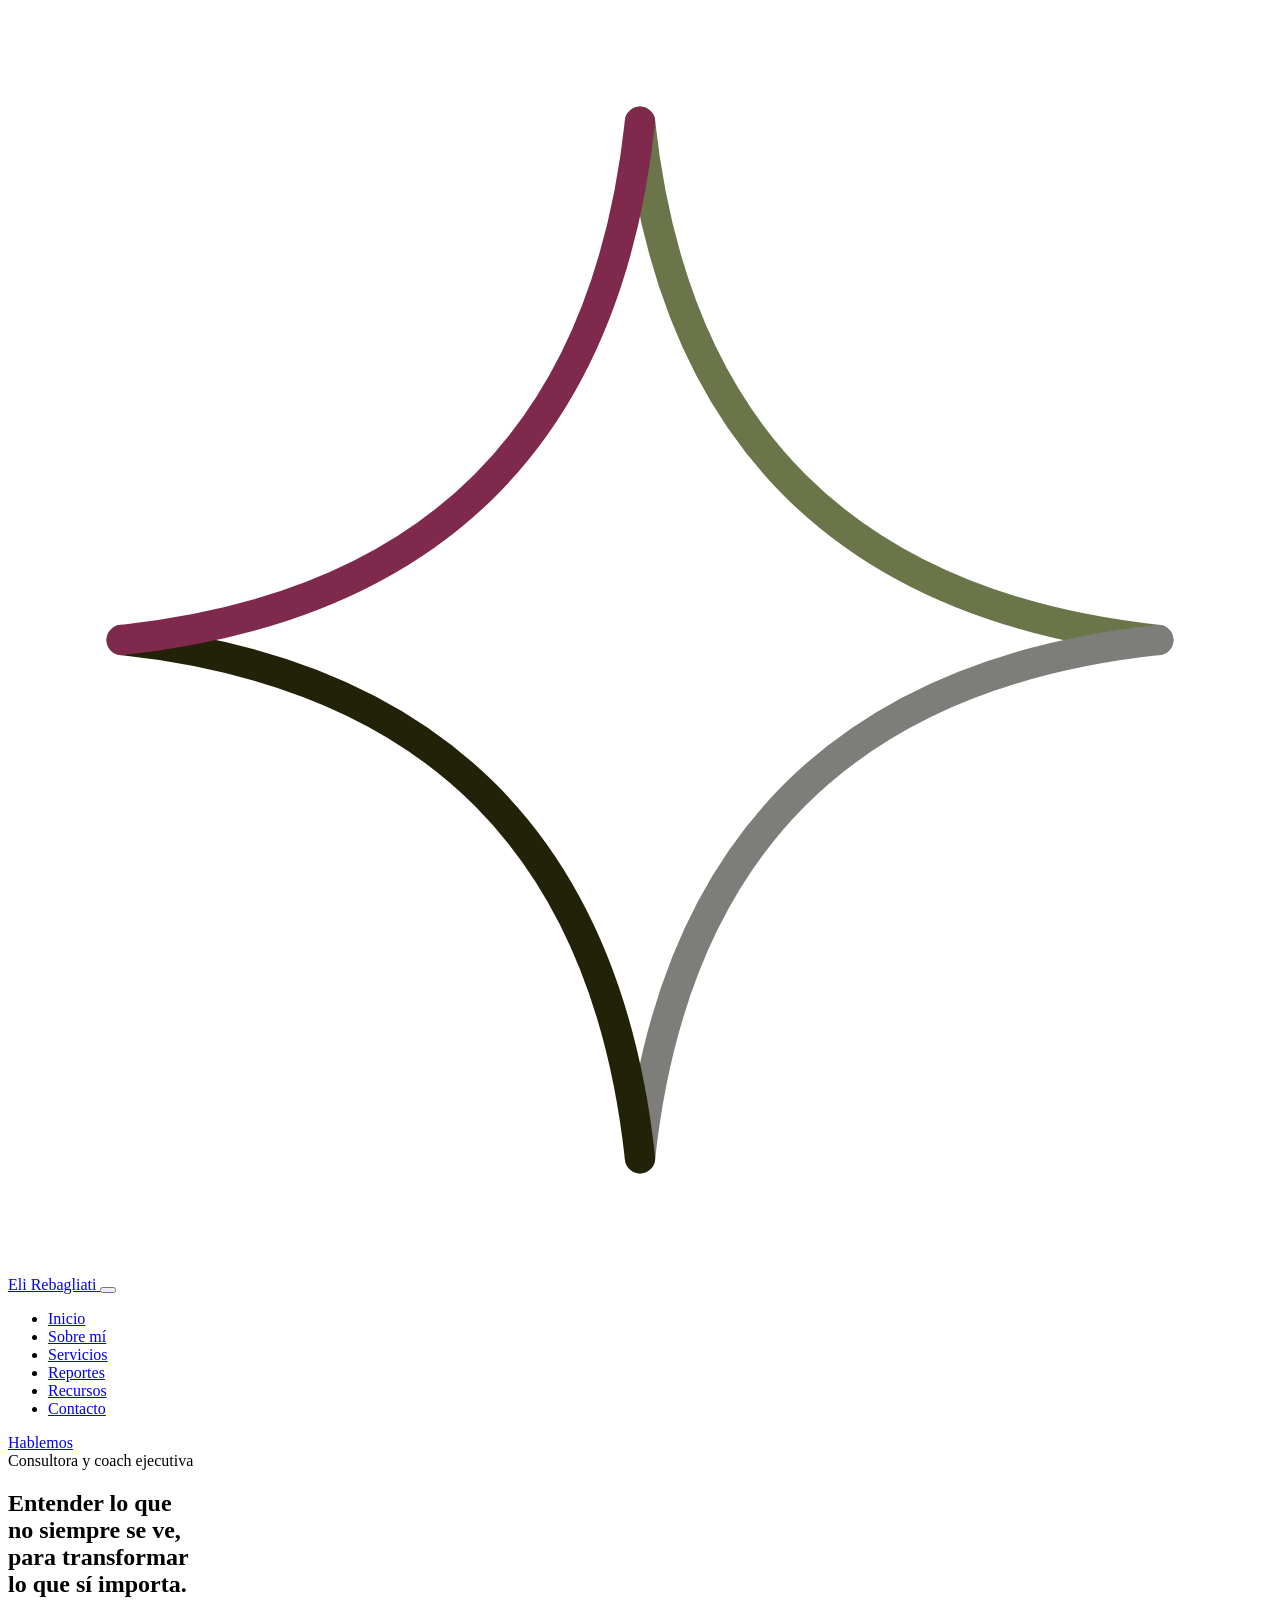
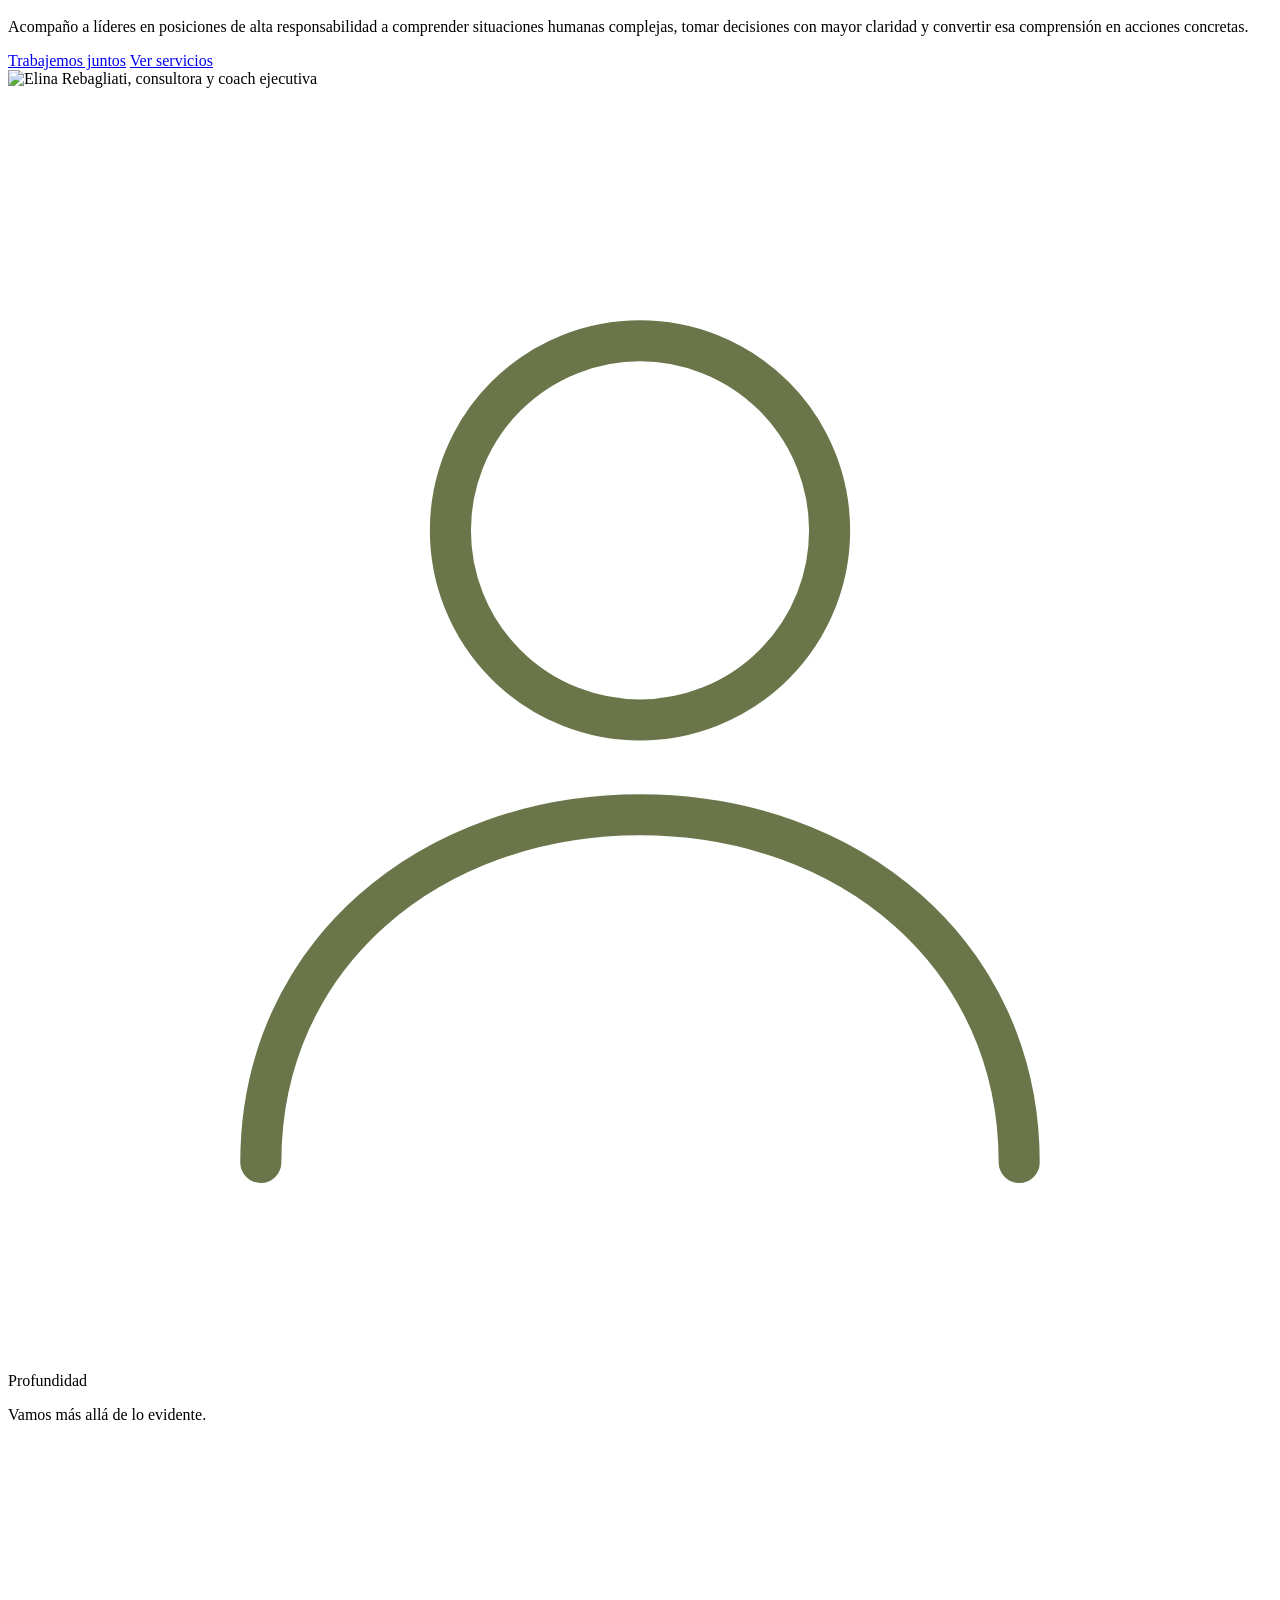
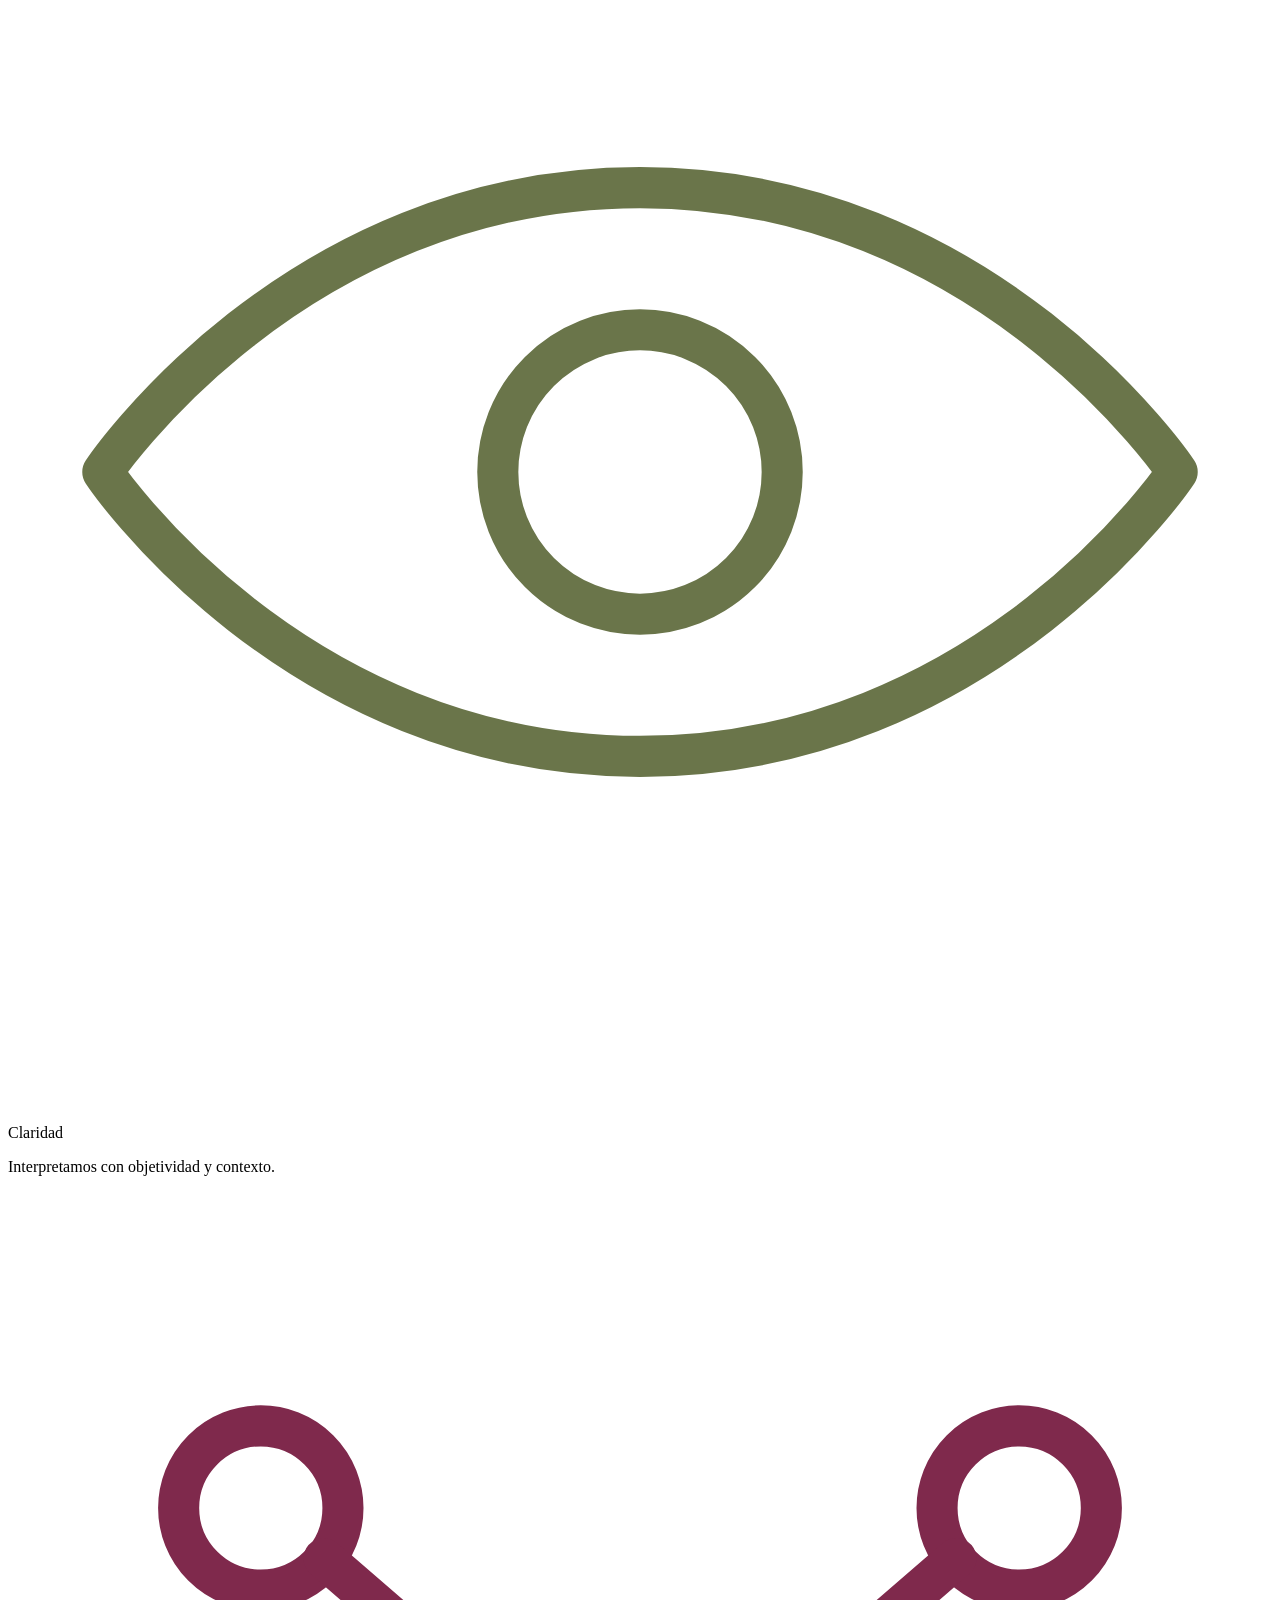
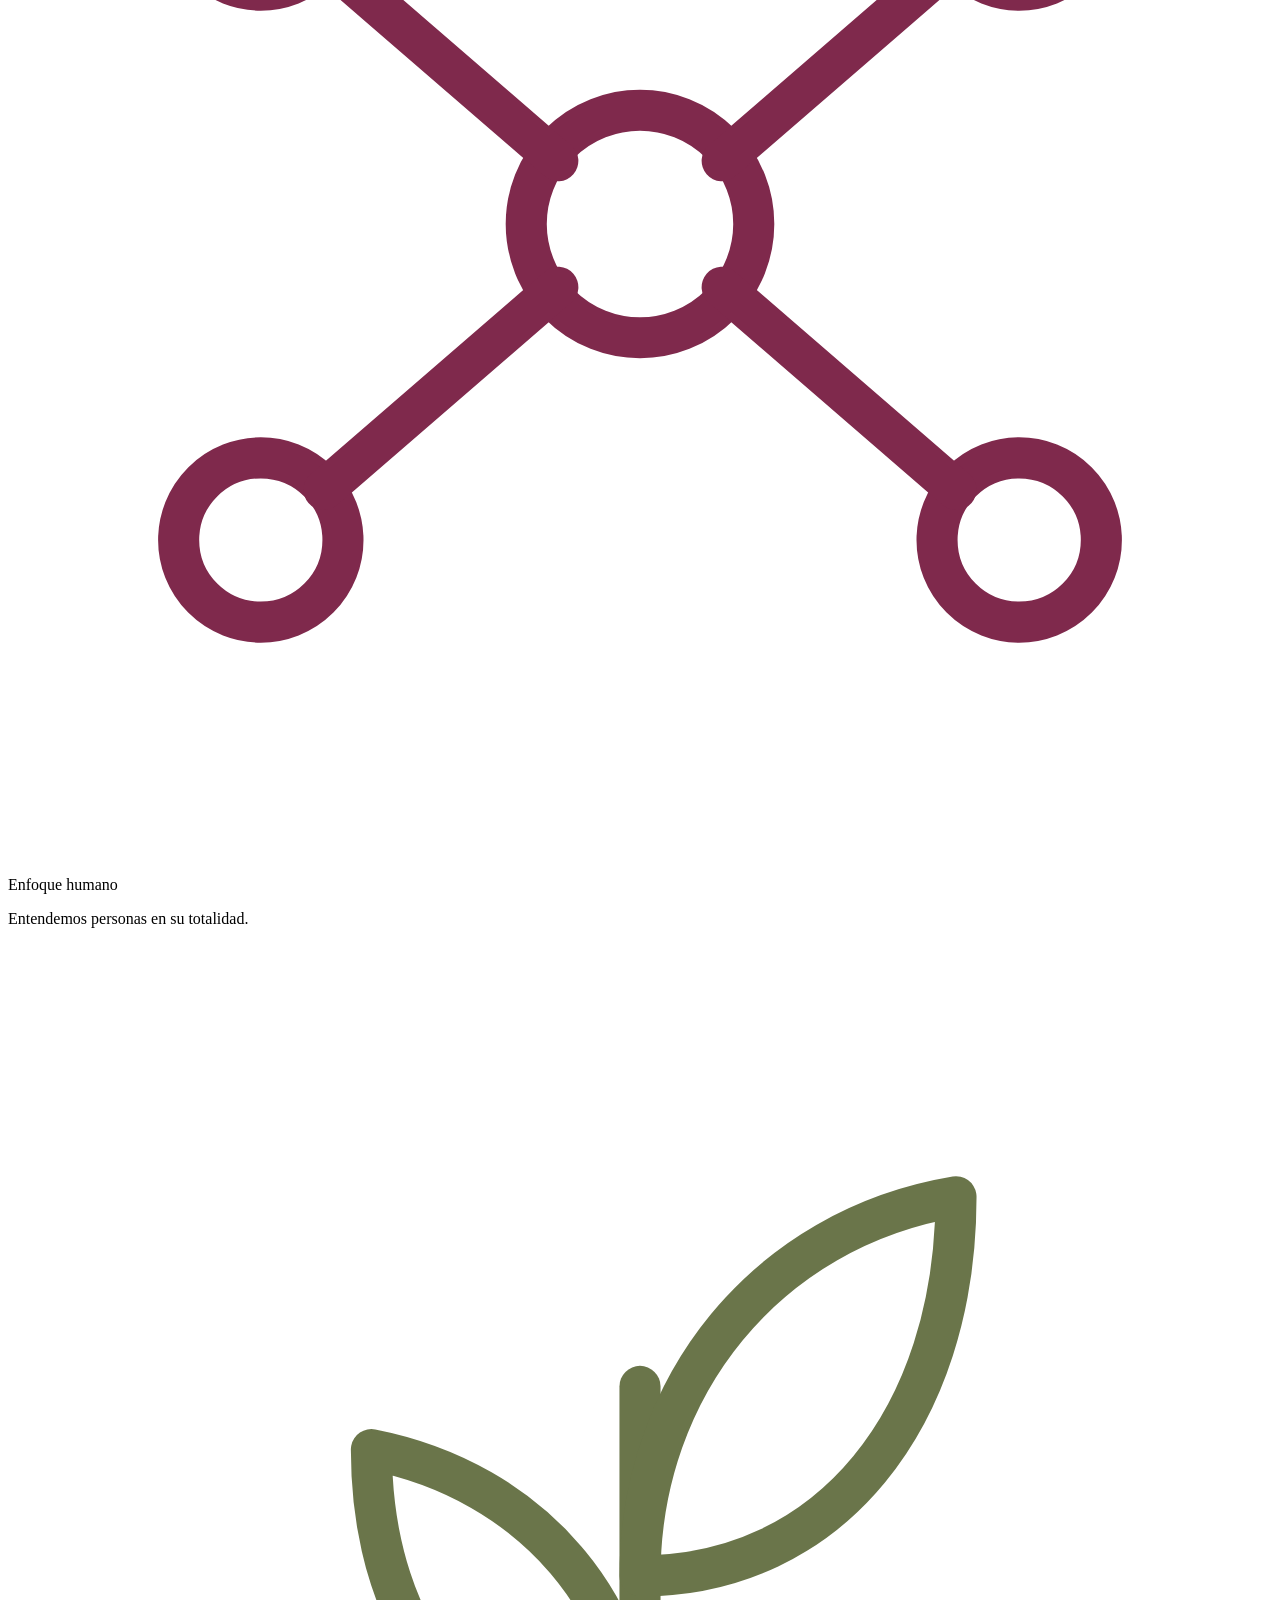
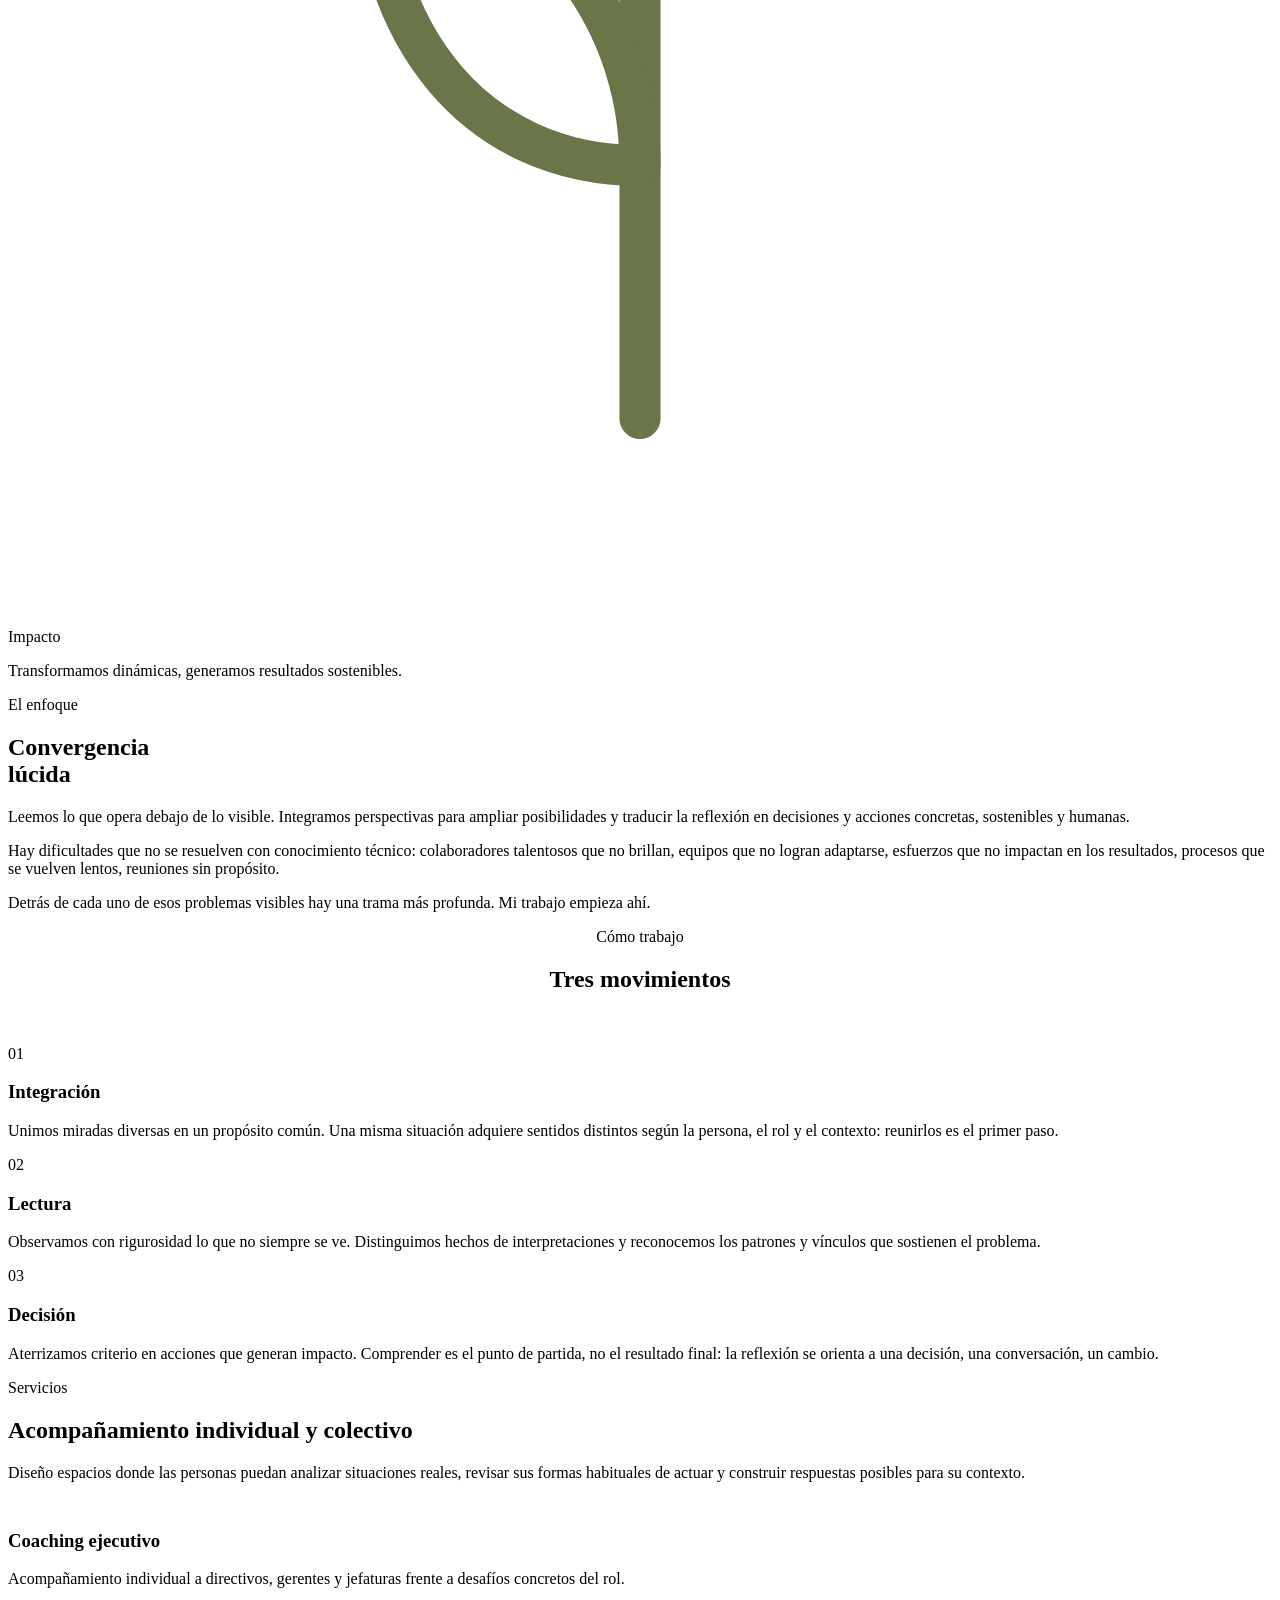
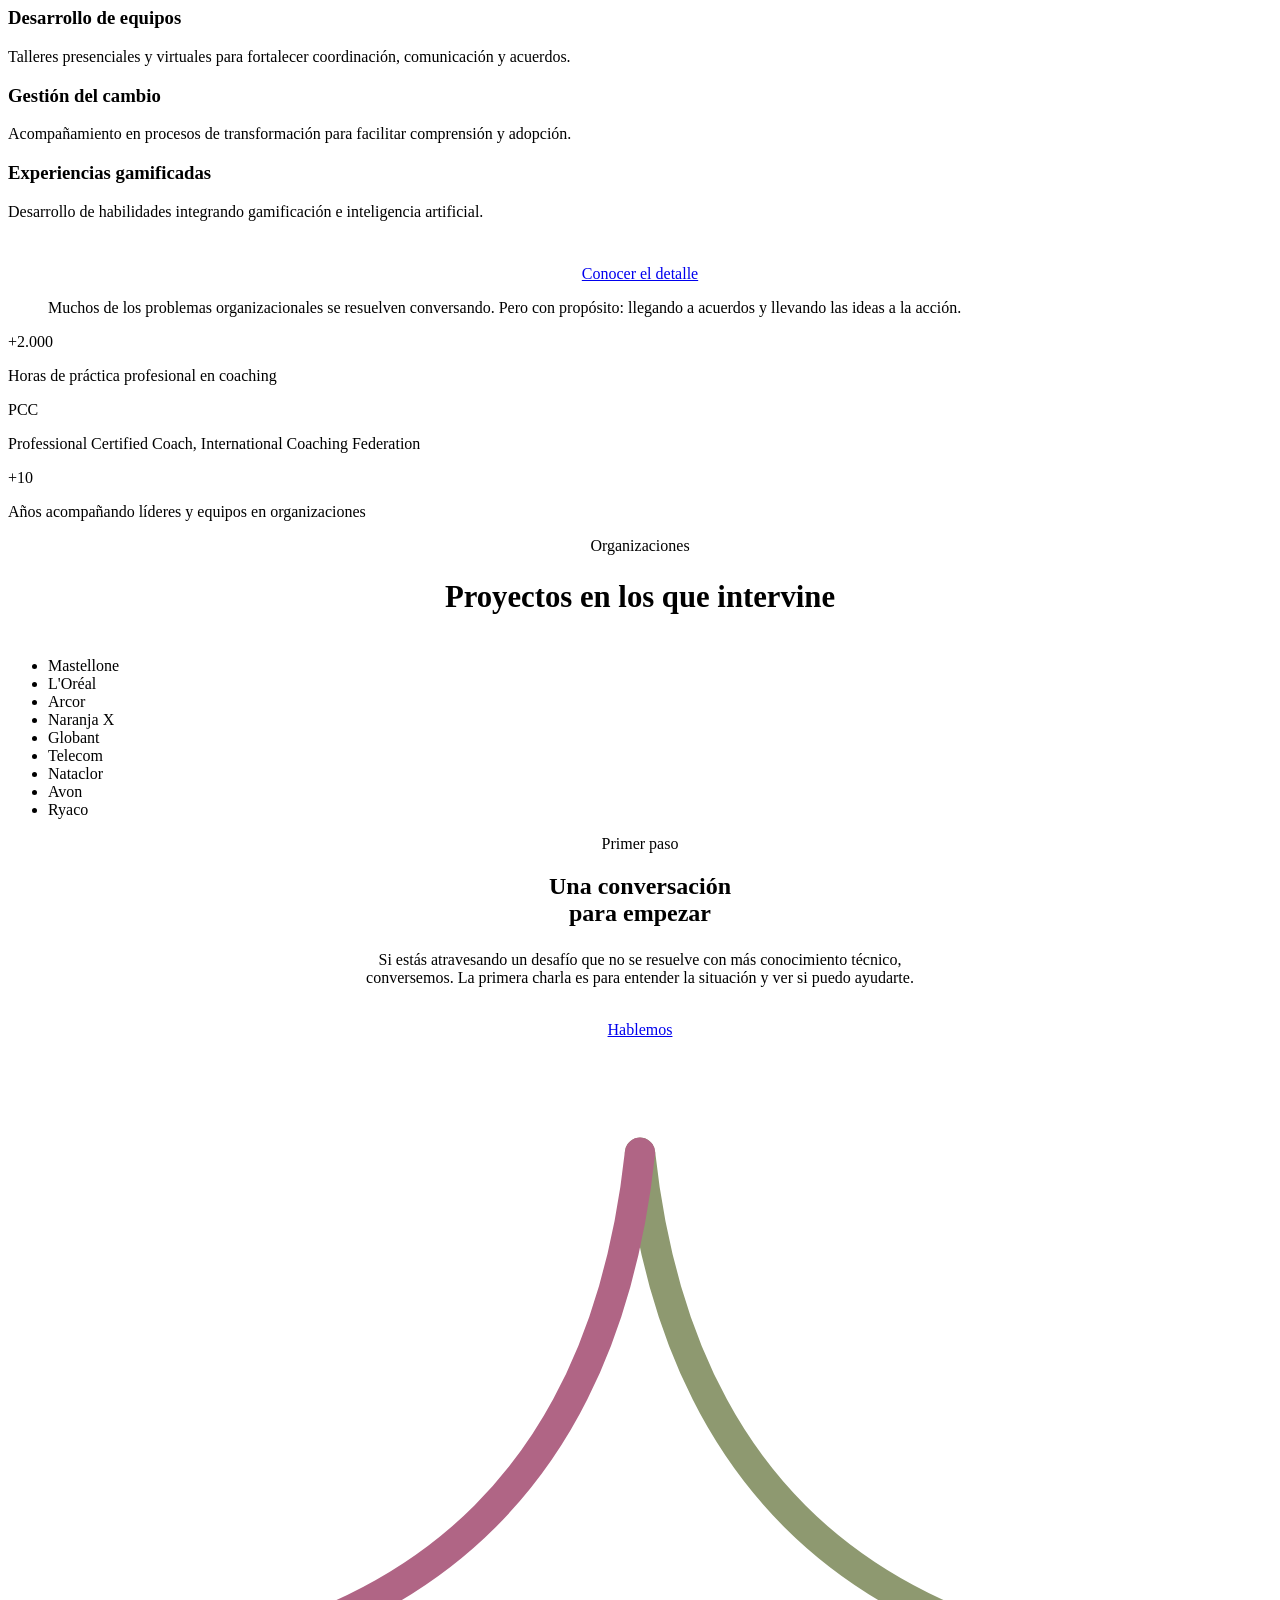
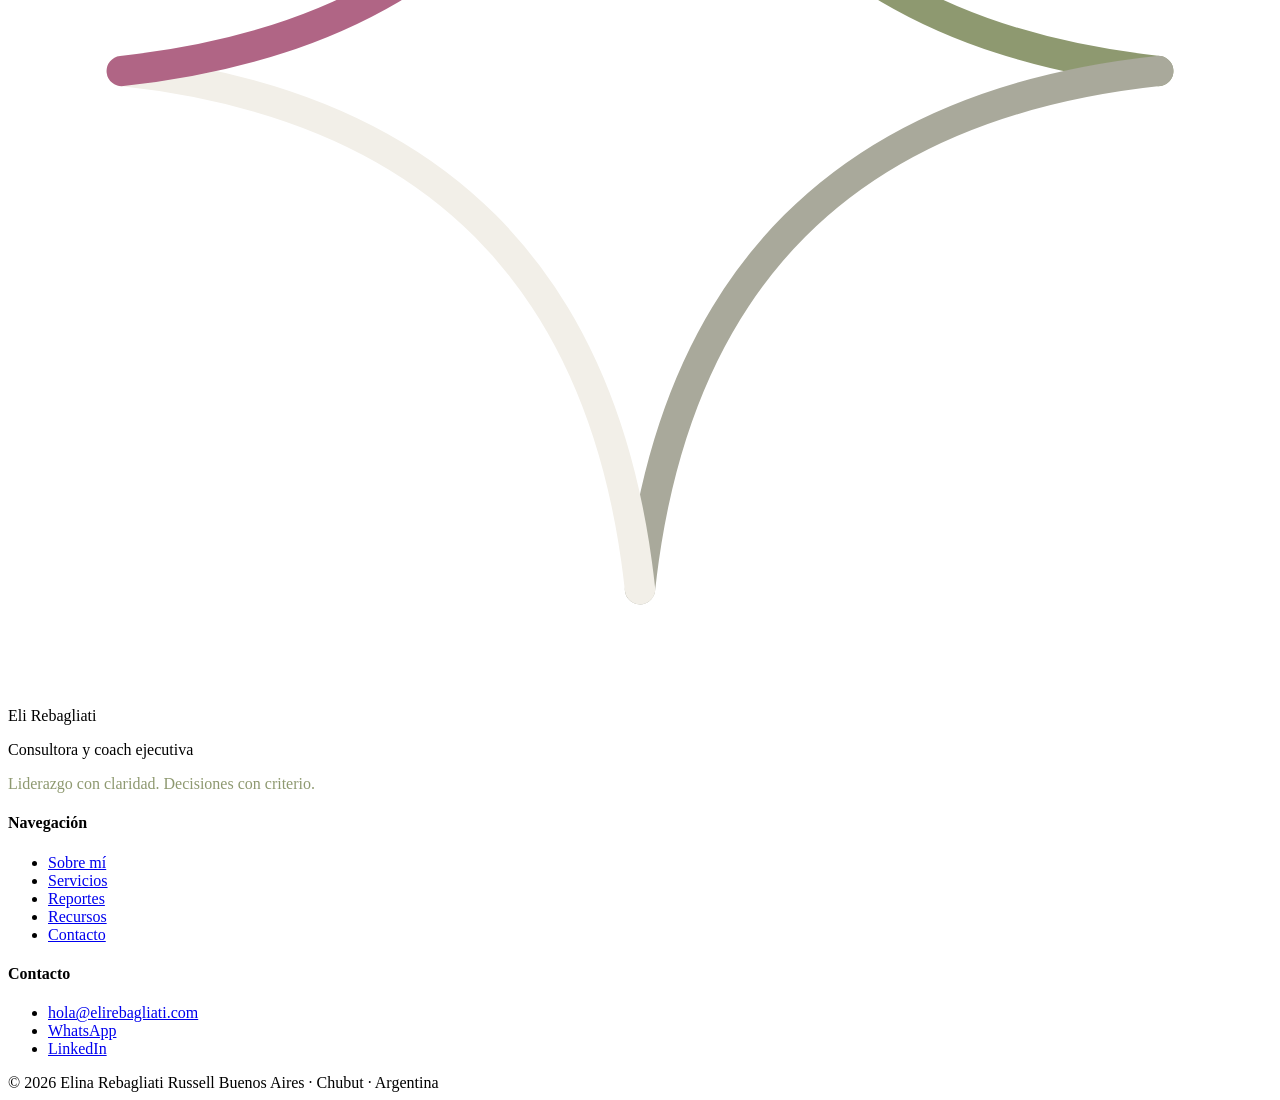
==== index.html @ 0b9de1ab "Add files via upload" ====
<!DOCTYPE html>
<html lang="es">
<head>
<meta charset="utf-8">
<meta name="viewport" content="width=device-width,initial-scale=1">
<title>Eli Rebagliati · Consultora y Coach Ejecutiva</title>
<meta name="description" content="Coach ejecutiva y consultora especializada en los desafíos humanos, emocionales y relacionales del liderazgo. Acompaño a líderes y equipos a comprender lo que ocurre y actuar con más claridad y criterio.">
<meta property="og:title" content="Eli Rebagliati · Consultora y Coach Ejecutiva">
<meta property="og:description" content="Liderazgo con claridad. Decisiones con criterio.">
<meta property="og:image" content="assets/elina-cuadrada.jpg">
<meta property="og:type" content="website">
<link rel="icon" href="assets/favicon.svg" type="image/svg+xml">
<link rel="preconnect" href="https://fonts.googleapis.com">
<link rel="preconnect" href="https://fonts.gstatic.com" crossorigin>
<link href="https://fonts.googleapis.com/css2?family=Playfair+Display:wght@400;500;600&family=Inter:wght@400;500;600&display=swap" rel="stylesheet">
<link rel="stylesheet" href="assets/estilo.css">
</head>
<body>

<!-- ══ CABECERA ══ -->
<header>
  <div class="barra">
    <a href="index.html" class="marca">
      <svg viewBox="0 0 100 100" aria-hidden="true" fill="none" stroke-width="2.4" stroke-linecap="round">
        <path d="M50 9 Q54 46 91 50" stroke="#6A754A"/>
        <path d="M91 50 Q54 54 50 91" stroke="#7D7D7A"/>
        <path d="M50 91 Q46 54 9 50" stroke="#222208"/>
        <path d="M9 50 Q46 46 50 9" stroke="#7F294C"/>
      </svg>
      <span class="marca-nombre">Eli Rebagliati</span>
    </a>
    <button class="menu-btn" id="menuBtn" aria-label="Abrir menú" aria-expanded="false">
      <span></span><span></span><span></span>
    </button>
    <nav id="nav">
      <ul>
        <li><a href="index.html" class="activo">Inicio</a></li>
        <li><a href="sobre-mi.html">Sobre mí</a></li>
        <li><a href="servicios.html">Servicios</a></li>
        <li><a href="reportes.html">Reportes</a></li>
        <li><a href="recursos.html">Recursos</a></li>
        <li><a href="contacto.html">Contacto</a></li>
      </ul>
    </nav>
    <a href="contacto.html" class="btn">Hablemos</a>
  </div>
</header>

<!-- ══ HERO ══ -->
<section class="hero">
  <div class="hero-grid">
    <div class="hero-texto">
      <span class="sup">Consultora y coach ejecutiva</span>
      <h1>Entender lo que<br>no siempre se ve,<br>para transformar<br>lo que sí importa.</h1>
      <div class="regla"></div>
      <p class="entrada">Acompaño a líderes en posiciones de alta responsabilidad a comprender situaciones humanas complejas, tomar decisiones con mayor claridad y convertir esa comprensión en acciones concretas.</p>
      <div class="hero-acciones">
        <a href="contacto.html" class="btn">Trabajemos juntos</a>
        <a href="servicios.html" class="btn btn-linea">Ver servicios</a>
      </div>
    </div>
    <div class="hero-img">
      <img src="assets/elina.jpg" alt="Elina Rebagliati, consultora y coach ejecutiva" width="815" height="1100">
    </div>
  </div>
</section>

<!-- ══ PILARES ══ -->
<div class="pilares">
  <div class="pilares-grid">
    <div class="pilar">
      <svg viewBox="0 0 40 40" fill="none" stroke="#6A754A" stroke-width="1.3" stroke-linecap="round" stroke-linejoin="round">
        <circle cx="20" cy="14" r="6"/><path d="M8 34c0-6.6 5.4-11 12-11s12 4.4 12 11"/>
      </svg>
      <p class="pilar-nombre">Profundidad</p>
      <p>Vamos más allá de lo evidente.</p>
    </div>
    <div class="pilar">
      <svg viewBox="0 0 40 40" fill="none" stroke="#6A754A" stroke-width="1.3" stroke-linecap="round" stroke-linejoin="round">
        <path d="M3 20s6-9 17-9 17 9 17 9-6 9-17 9S3 20 3 20z"/><circle cx="20" cy="20" r="4.5"/>
      </svg>
      <p class="pilar-nombre">Claridad</p>
      <p>Interpretamos con objetividad y contexto.</p>
    </div>
    <div class="pilar">
      <svg viewBox="0 0 40 40" fill="none" stroke="#7F294C" stroke-width="1.3" stroke-linecap="round" stroke-linejoin="round">
        <circle cx="20" cy="20" r="3.6"/><circle cx="8" cy="10" r="2.6"/><circle cx="32" cy="10" r="2.6"/>
        <circle cx="8" cy="30" r="2.6"/><circle cx="32" cy="30" r="2.6"/>
        <path d="M17.4 18L10 11.6M22.6 18L30 11.6M17.4 22L10 28.4M22.6 22L30 28.4"/>
      </svg>
      <p class="pilar-nombre">Enfoque humano</p>
      <p>Entendemos personas en su totalidad.</p>
    </div>
    <div class="pilar">
      <svg viewBox="0 0 40 40" fill="none" stroke="#6A754A" stroke-width="1.3" stroke-linecap="round" stroke-linejoin="round">
        <path d="M20 34V14"/><path d="M20 20c0-6 4-11 10-12 0 7-4 12-10 12z"/><path d="M20 26c0-5-3.4-9-8.5-10 0 6 3.4 10 8.5 10z"/>
      </svg>
      <p class="pilar-nombre">Impacto</p>
      <p>Transformamos dinámicas, generamos resultados sostenibles.</p>
    </div>
  </div>
</div>

<!-- ══ CONCEPTO ══ -->
<section class="seccion-marfil">
  <div class="contenedor">
    <div class="dos aparece">
      <div>
        <span class="sup">El enfoque</span>
        <h2>Convergencia<br><span class="destacado">lúcida</span></h2>
      </div>
      <div>
        <p class="entrada">Leemos lo que opera debajo de lo visible. Integramos perspectivas para ampliar posibilidades y traducir la reflexión en decisiones y acciones concretas, sostenibles y humanas.</p>
        <p>Hay dificultades que no se resuelven con conocimiento técnico: colaboradores talentosos que no brillan, equipos que no logran adaptarse, esfuerzos que no impactan en los resultados, procesos que se vuelven lentos, reuniones sin propósito.</p>
        <p>Detrás de cada uno de esos problemas visibles hay una trama más profunda. Mi trabajo empieza ahí.</p>
      </div>
    </div>
  </div>
</section>

<!-- ══ TRES MOVIMIENTOS ══ -->
<section class="seccion-blanca">
  <div class="contenedor">
    <div class="angosto aparece" style="text-align:center;margin-bottom:52px">
      <span class="sup">Cómo trabajo</span>
      <h2>Tres movimientos</h2>
    </div>
    <div class="tres">
      <div class="tarjeta tarjeta-marfil aparece">
        <span class="num">01</span>
        <h3>Integración</h3>
        <p>Unimos miradas diversas en un propósito común. Una misma situación adquiere sentidos distintos según la persona, el rol y el contexto: reunirlos es el primer paso.</p>
      </div>
      <div class="tarjeta tarjeta-marfil aparece">
        <span class="num">02</span>
        <h3>Lectura</h3>
        <p>Observamos con rigurosidad lo que no siempre se ve. Distinguimos hechos de interpretaciones y reconocemos los patrones y vínculos que sostienen el problema.</p>
      </div>
      <div class="tarjeta tarjeta-marfil aparece">
        <span class="num">03</span>
        <h3>Decisión</h3>
        <p>Aterrizamos criterio en acciones que generan impacto. Comprender es el punto de partida, no el resultado final: la reflexión se orienta a una decisión, una conversación, un cambio.</p>
      </div>
    </div>
  </div>
</section>

<!-- ══ SERVICIOS ══ -->
<section class="seccion-marfil">
  <div class="contenedor">
    <div class="dos-texto aparece" style="margin-bottom:48px">
      <div>
        <span class="sup">Servicios</span>
        <h2>Acompañamiento individual y colectivo</h2>
      </div>
      <div>
        <p class="entrada">Diseño espacios donde las personas puedan analizar situaciones reales, revisar sus formas habituales de actuar y construir respuestas posibles para su contexto.</p>
      </div>
    </div>
    <div class="cuatro">
      <div class="tarjeta aparece">
        <h3>Coaching ejecutivo</h3>
        <p>Acompañamiento individual a directivos, gerentes y jefaturas frente a desafíos concretos del rol.</p>
      </div>
      <div class="tarjeta aparece">
        <h3>Desarrollo de equipos</h3>
        <p>Talleres presenciales y virtuales para fortalecer coordinación, comunicación y acuerdos.</p>
      </div>
      <div class="tarjeta aparece">
        <h3>Gestión del cambio</h3>
        <p>Acompañamiento en procesos de transformación para facilitar comprensión y adopción.</p>
      </div>
      <div class="tarjeta aparece">
        <h3>Experiencias gamificadas</h3>
        <p>Desarrollo de habilidades integrando gamificación e inteligencia artificial.</p>
      </div>
    </div>
    <div style="text-align:center;margin-top:44px" class="aparece">
      <a href="servicios.html" class="btn btn-linea">Conocer el detalle</a>
    </div>
  </div>
</section>

<!-- ══ CITA ══ -->
<section class="seccion-oscura">
  <div class="contenedor angosto">
    <blockquote class="cita aparece">Muchos de los problemas organizacionales se resuelven conversando. Pero con propósito: llegando a acuerdos y llevando las ideas a la acción.</blockquote>
  </div>
</section>

<!-- ══ DATOS ══ -->
<section class="seccion-blanca">
  <div class="contenedor">
    <div class="datos aparece">
      <div class="dato">
        <span class="cifra">+2.000</span>
        <p>Horas de práctica profesional en coaching</p>
      </div>
      <div class="dato">
        <span class="cifra">PCC</span>
        <p>Professional Certified Coach, International Coaching Federation</p>
      </div>
      <div class="dato">
        <span class="cifra">+10</span>
        <p>Años acompañando líderes y equipos en organizaciones</p>
      </div>
    </div>
  </div>
</section>

<!-- ══ CLIENTES ══ -->
<section class="seccion-marfil">
  <div class="contenedor">
    <div style="text-align:center;margin-bottom:42px" class="aparece">
      <span class="sup">Organizaciones</span>
      <h2 style="font-size:clamp(1.5rem,2.4vw,2rem)">Proyectos en los que intervine</h2>
    </div>
    <ul class="clientes aparece">
      <li>Mastellone</li><li>L'Oréal</li><li>Arcor</li><li>Naranja X</li>
      <li>Globant</li><li>Telecom</li><li>Nataclor</li><li>Avon</li><li>Ryaco</li>
    </ul>
  </div>
</section>

<!-- ══ CIERRE ══ -->
<section class="seccion-oscura">
  <div class="contenedor angosto" style="text-align:center">
    <span class="sup">Primer paso</span>
    <h2 class="aparece">Una conversación<br>para empezar</h2>
    <p class="entrada aparece" style="margin:24px auto 34px;max-width:560px">Si estás atravesando un desafío que no se resuelve con más conocimiento técnico, conversemos. La primera charla es para entender la situación y ver si puedo ayudarte.</p>
    <div class="aparece"><a href="contacto.html" class="btn btn-claro">Hablemos</a></div>
  </div>
</section>

<!-- ══ PIE ══ -->
<footer>
  <div class="contenedor">
    <div class="pie-grid">
      <div>
        <div class="pie-marca">
          <svg viewBox="0 0 100 100" aria-hidden="true" fill="none" stroke-width="2.4" stroke-linecap="round">
            <path d="M50 9 Q54 46 91 50" stroke="#8E9970"/>
            <path d="M91 50 Q54 54 50 91" stroke="#A9A99B"/>
            <path d="M50 91 Q46 54 9 50" stroke="#F2EFE8"/>
            <path d="M9 50 Q46 46 50 9" stroke="#B06585"/>
          </svg>
          <span>Eli Rebagliati</span>
        </div>
        <p style="margin-bottom:6px">Consultora y coach ejecutiva</p>
        <p style="color:#8E9970">Liderazgo con claridad. Decisiones con criterio.</p>
      </div>
      <div>
        <h4>Navegación</h4>
        <ul>
          <li><a href="sobre-mi.html">Sobre mí</a></li>
          <li><a href="servicios.html">Servicios</a></li>
          <li><a href="reportes.html">Reportes</a></li>
          <li><a href="recursos.html">Recursos</a></li>
          <li><a href="contacto.html">Contacto</a></li>
        </ul>
      </div>
      <div>
        <h4>Contacto</h4>
        <ul>
          <li><a href="mailto:hola@elirebagliati.com">hola@elirebagliati.com</a></li>
          <li><a href="https://wa.me/5491127205738" target="_blank" rel="noopener">WhatsApp</a></li>
          <li><a href="https://linkedin.com/in/elirebagliati" target="_blank" rel="noopener">LinkedIn</a></li>
        </ul>
      </div>
    </div>
    <div class="pie-abajo">
      <span>© <span id="anio">2026</span> Elina Rebagliati Russell</span>
      <span>Buenos Aires · Chubut · Argentina</span>
    </div>
  </div>
</footer>

<script>
document.getElementById('anio').textContent = new Date().getFullYear();
const mb = document.getElementById('menuBtn'), nv = document.getElementById('nav');
mb.addEventListener('click', () => {
  const abierto = nv.classList.toggle('abierto');
  mb.classList.toggle('abierto', abierto);
  mb.setAttribute('aria-expanded', abierto);
});
const io = new IntersectionObserver(es => es.forEach(e => {
  if (e.isIntersecting) { e.target.classList.add('visible'); io.unobserve(e.target); }
}), { threshold: .12, rootMargin: '0px 0px -60px 0px' });
document.querySelectorAll('.aparece').forEach(el => io.observe(el));
</script>
</body>
</html>
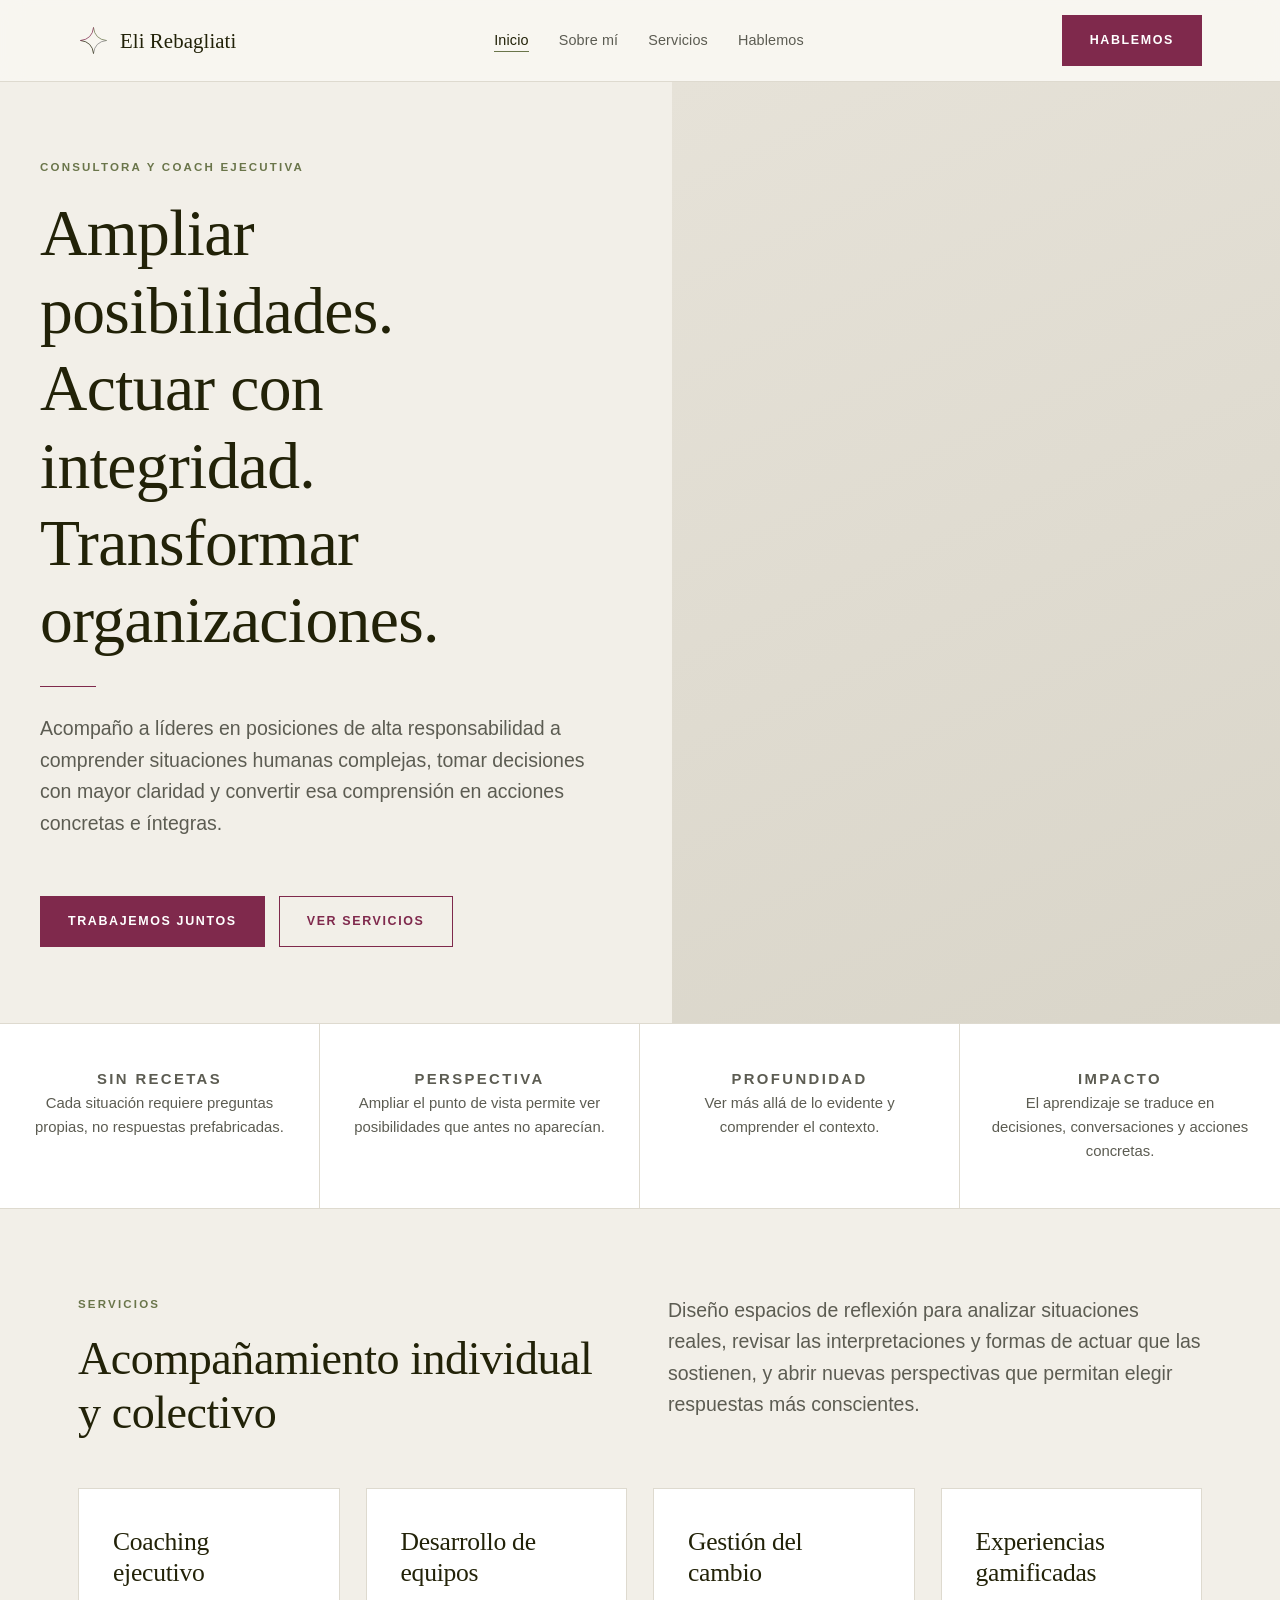
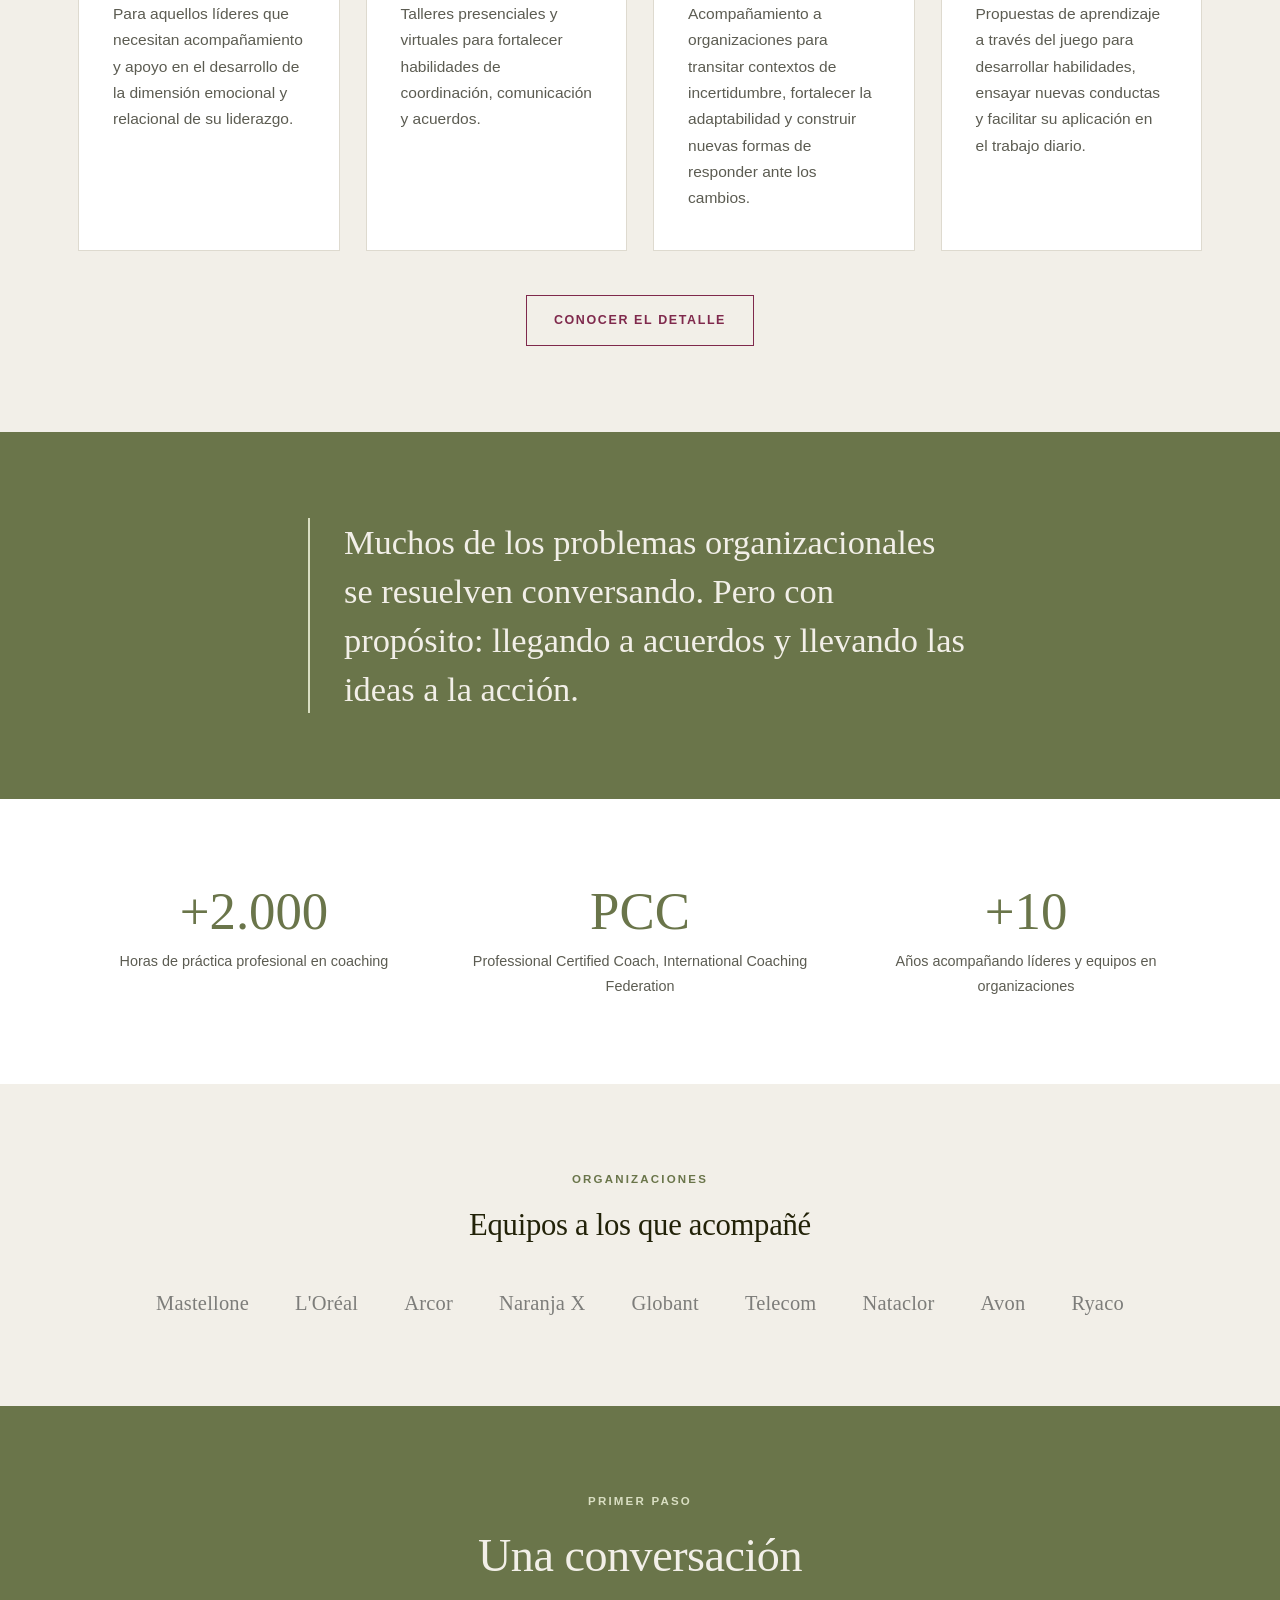
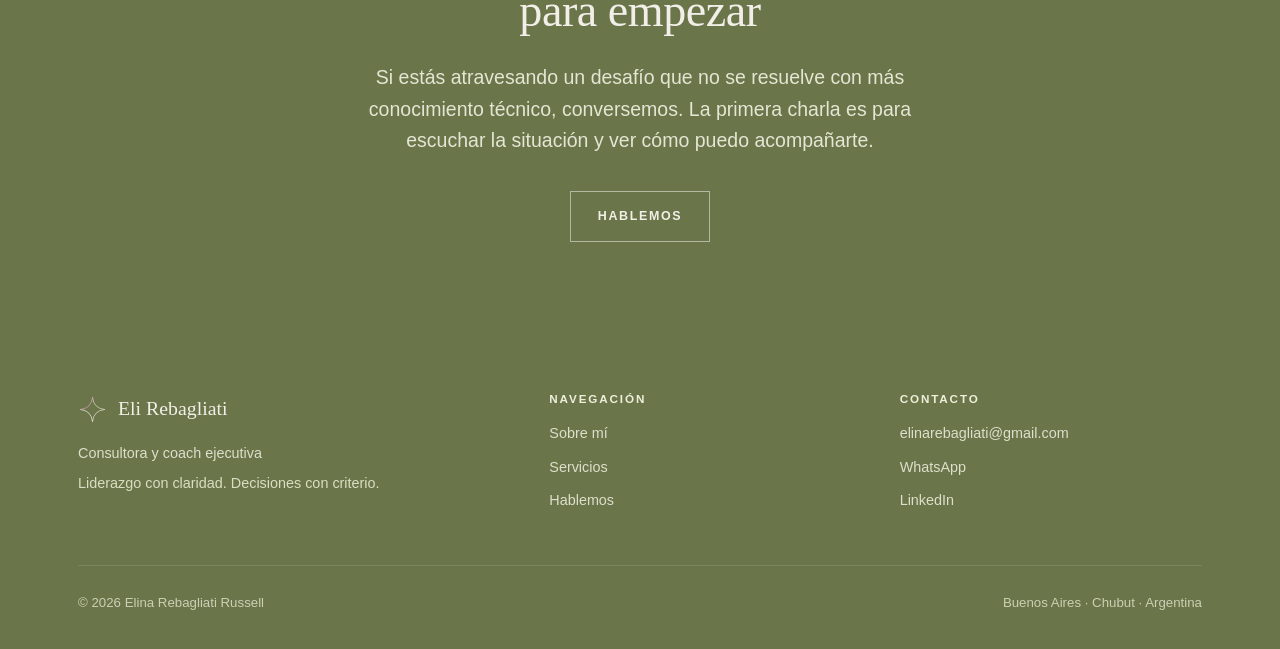
==== commit 30a677b9: "Aplicar observaciones de Elina: textos, color oliva, menu sin Reportes/Recursos - Inicio: titulo y b" ====
--- a/index.html
+++ b/index.html
@@ -37,9 +37,7 @@
         <li><a href="index.html" class="activo">Inicio</a></li>
         <li><a href="sobre-mi.html">Sobre mí</a></li>
         <li><a href="servicios.html">Servicios</a></li>
-        <li><a href="reportes.html">Reportes</a></li>
-        <li><a href="recursos.html">Recursos</a></li>
-        <li><a href="contacto.html">Contacto</a></li>
+        <li><a href="contacto.html">Hablemos</a></li>
       </ul>
     </nav>
     <a href="contacto.html" class="btn">Hablemos</a>
@@ -51,16 +49,18 @@
   <div class="hero-grid">
     <div class="hero-texto">
       <span class="sup">Consultora y coach ejecutiva</span>
-      <h1>Entender lo que<br>no siempre se ve,<br>para transformar<br>lo que sí importa.</h1>
+      <h1>Ampliar posibilidades.<br>Actuar con integridad.<br>Transformar<br>organizaciones.</h1>
       <div class="regla"></div>
-      <p class="entrada">Acompaño a líderes en posiciones de alta responsabilidad a comprender situaciones humanas complejas, tomar decisiones con mayor claridad y convertir esa comprensión en acciones concretas.</p>
+      <p class="entrada">Acompaño a líderes en posiciones de alta responsabilidad a comprender situaciones humanas complejas, tomar decisiones con mayor claridad y convertir esa comprensión en acciones concretas e íntegras.</p>
       <div class="hero-acciones">
         <a href="contacto.html" class="btn">Trabajemos juntos</a>
         <a href="servicios.html" class="btn btn-linea">Ver servicios</a>
       </div>
     </div>
-    <div class="hero-img">
-      <img src="assets/elina.jpg" alt="Elina Rebagliati, consultora y coach ejecutiva" width="815" height="1100">
+    <div class="hero-img hero-img-vacia">
+      <!-- Cuando esté definida la imagen de portada (interior cálido, paleta clara),
+           colocarla acá y quitar la clase "hero-img-vacia" del div de arriba:
+           <img src="assets/portada.jpg" alt="" width="815" height="1100"> -->
     </div>
   </div>
 </section>
@@ -69,81 +69,23 @@
 <div class="pilares">
   <div class="pilares-grid">
     <div class="pilar">
-      <svg viewBox="0 0 40 40" fill="none" stroke="#6A754A" stroke-width="1.3" stroke-linecap="round" stroke-linejoin="round">
-        <circle cx="20" cy="14" r="6"/><path d="M8 34c0-6.6 5.4-11 12-11s12 4.4 12 11"/>
-      </svg>
+      <p class="pilar-nombre">Sin recetas</p>
+      <p>Cada situación requiere preguntas propias, no respuestas prefabricadas.</p>
+    </div>
+    <div class="pilar">
+      <p class="pilar-nombre">Perspectiva</p>
+      <p>Ampliar el punto de vista permite ver posibilidades que antes no aparecían.</p>
+    </div>
+    <div class="pilar">
       <p class="pilar-nombre">Profundidad</p>
-      <p>Vamos más allá de lo evidente.</p>
-    </div>
-    <div class="pilar">
-      <svg viewBox="0 0 40 40" fill="none" stroke="#6A754A" stroke-width="1.3" stroke-linecap="round" stroke-linejoin="round">
-        <path d="M3 20s6-9 17-9 17 9 17 9-6 9-17 9S3 20 3 20z"/><circle cx="20" cy="20" r="4.5"/>
-      </svg>
-      <p class="pilar-nombre">Claridad</p>
-      <p>Interpretamos con objetividad y contexto.</p>
-    </div>
-    <div class="pilar">
-      <svg viewBox="0 0 40 40" fill="none" stroke="#7F294C" stroke-width="1.3" stroke-linecap="round" stroke-linejoin="round">
-        <circle cx="20" cy="20" r="3.6"/><circle cx="8" cy="10" r="2.6"/><circle cx="32" cy="10" r="2.6"/>
-        <circle cx="8" cy="30" r="2.6"/><circle cx="32" cy="30" r="2.6"/>
-        <path d="M17.4 18L10 11.6M22.6 18L30 11.6M17.4 22L10 28.4M22.6 22L30 28.4"/>
-      </svg>
-      <p class="pilar-nombre">Enfoque humano</p>
-      <p>Entendemos personas en su totalidad.</p>
-    </div>
-    <div class="pilar">
-      <svg viewBox="0 0 40 40" fill="none" stroke="#6A754A" stroke-width="1.3" stroke-linecap="round" stroke-linejoin="round">
-        <path d="M20 34V14"/><path d="M20 20c0-6 4-11 10-12 0 7-4 12-10 12z"/><path d="M20 26c0-5-3.4-9-8.5-10 0 6 3.4 10 8.5 10z"/>
-      </svg>
+      <p>Ver más allá de lo evidente y comprender el contexto.</p>
+    </div>
+    <div class="pilar">
       <p class="pilar-nombre">Impacto</p>
-      <p>Transformamos dinámicas, generamos resultados sostenibles.</p>
+      <p>El aprendizaje se traduce en decisiones, conversaciones y acciones concretas.</p>
     </div>
   </div>
 </div>
-
-<!-- ══ CONCEPTO ══ -->
-<section class="seccion-marfil">
-  <div class="contenedor">
-    <div class="dos aparece">
-      <div>
-        <span class="sup">El enfoque</span>
-        <h2>Convergencia<br><span class="destacado">lúcida</span></h2>
-      </div>
-      <div>
-        <p class="entrada">Leemos lo que opera debajo de lo visible. Integramos perspectivas para ampliar posibilidades y traducir la reflexión en decisiones y acciones concretas, sostenibles y humanas.</p>
-        <p>Hay dificultades que no se resuelven con conocimiento técnico: colaboradores talentosos que no brillan, equipos que no logran adaptarse, esfuerzos que no impactan en los resultados, procesos que se vuelven lentos, reuniones sin propósito.</p>
-        <p>Detrás de cada uno de esos problemas visibles hay una trama más profunda. Mi trabajo empieza ahí.</p>
-      </div>
-    </div>
-  </div>
-</section>
-
-<!-- ══ TRES MOVIMIENTOS ══ -->
-<section class="seccion-blanca">
-  <div class="contenedor">
-    <div class="angosto aparece" style="text-align:center;margin-bottom:52px">
-      <span class="sup">Cómo trabajo</span>
-      <h2>Tres movimientos</h2>
-    </div>
-    <div class="tres">
-      <div class="tarjeta tarjeta-marfil aparece">
-        <span class="num">01</span>
-        <h3>Integración</h3>
-        <p>Unimos miradas diversas en un propósito común. Una misma situación adquiere sentidos distintos según la persona, el rol y el contexto: reunirlos es el primer paso.</p>
-      </div>
-      <div class="tarjeta tarjeta-marfil aparece">
-        <span class="num">02</span>
-        <h3>Lectura</h3>
-        <p>Observamos con rigurosidad lo que no siempre se ve. Distinguimos hechos de interpretaciones y reconocemos los patrones y vínculos que sostienen el problema.</p>
-      </div>
-      <div class="tarjeta tarjeta-marfil aparece">
-        <span class="num">03</span>
-        <h3>Decisión</h3>
-        <p>Aterrizamos criterio en acciones que generan impacto. Comprender es el punto de partida, no el resultado final: la reflexión se orienta a una decisión, una conversación, un cambio.</p>
-      </div>
-    </div>
-  </div>
-</section>
 
 <!-- ══ SERVICIOS ══ -->
 <section class="seccion-marfil">
@@ -154,25 +96,25 @@
         <h2>Acompañamiento individual y colectivo</h2>
       </div>
       <div>
-        <p class="entrada">Diseño espacios donde las personas puedan analizar situaciones reales, revisar sus formas habituales de actuar y construir respuestas posibles para su contexto.</p>
+        <p class="entrada">Diseño espacios de reflexión para analizar situaciones reales, revisar las interpretaciones y formas de actuar que las sostienen, y abrir nuevas perspectivas que permitan elegir respuestas más conscientes.</p>
       </div>
     </div>
     <div class="cuatro">
       <div class="tarjeta aparece">
         <h3>Coaching ejecutivo</h3>
-        <p>Acompañamiento individual a directivos, gerentes y jefaturas frente a desafíos concretos del rol.</p>
+        <p>Para aquellos líderes que necesitan acompañamiento y apoyo en el desarrollo de la dimensión emocional y relacional de su liderazgo.</p>
       </div>
       <div class="tarjeta aparece">
         <h3>Desarrollo de equipos</h3>
-        <p>Talleres presenciales y virtuales para fortalecer coordinación, comunicación y acuerdos.</p>
+        <p>Talleres presenciales y virtuales para fortalecer habilidades de coordinación, comunicación y acuerdos.</p>
       </div>
       <div class="tarjeta aparece">
         <h3>Gestión del cambio</h3>
-        <p>Acompañamiento en procesos de transformación para facilitar comprensión y adopción.</p>
+        <p>Acompañamiento a organizaciones para transitar contextos de incertidumbre, fortalecer la adaptabilidad y construir nuevas formas de responder ante los cambios.</p>
       </div>
       <div class="tarjeta aparece">
         <h3>Experiencias gamificadas</h3>
-        <p>Desarrollo de habilidades integrando gamificación e inteligencia artificial.</p>
+        <p>Propuestas de aprendizaje a través del juego para desarrollar habilidades, ensayar nuevas conductas y facilitar su aplicación en el trabajo diario.</p>
       </div>
     </div>
     <div style="text-align:center;margin-top:44px" class="aparece">
@@ -213,7 +155,7 @@
   <div class="contenedor">
     <div style="text-align:center;margin-bottom:42px" class="aparece">
       <span class="sup">Organizaciones</span>
-      <h2 style="font-size:clamp(1.5rem,2.4vw,2rem)">Proyectos en los que intervine</h2>
+      <h2 style="font-size:clamp(1.5rem,2.4vw,2rem)">Equipos a los que acompañé</h2>
     </div>
     <ul class="clientes aparece">
       <li>Mastellone</li><li>L'Oréal</li><li>Arcor</li><li>Naranja X</li>
@@ -227,7 +169,7 @@
   <div class="contenedor angosto" style="text-align:center">
     <span class="sup">Primer paso</span>
     <h2 class="aparece">Una conversación<br>para empezar</h2>
-    <p class="entrada aparece" style="margin:24px auto 34px;max-width:560px">Si estás atravesando un desafío que no se resuelve con más conocimiento técnico, conversemos. La primera charla es para entender la situación y ver si puedo ayudarte.</p>
+    <p class="entrada aparece" style="margin:24px auto 34px;max-width:560px">Si estás atravesando un desafío que no se resuelve con más conocimiento técnico, conversemos. La primera charla es para escuchar la situación y ver cómo puedo acompañarte.</p>
     <div class="aparece"><a href="contacto.html" class="btn btn-claro">Hablemos</a></div>
   </div>
 </section>
@@ -239,30 +181,28 @@
       <div>
         <div class="pie-marca">
           <svg viewBox="0 0 100 100" aria-hidden="true" fill="none" stroke-width="2.4" stroke-linecap="round">
-            <path d="M50 9 Q54 46 91 50" stroke="#8E9970"/>
-            <path d="M91 50 Q54 54 50 91" stroke="#A9A99B"/>
+            <path d="M50 9 Q54 46 91 50" stroke="#D9DEC2"/>
+            <path d="M91 50 Q54 54 50 91" stroke="#E6E4D8"/>
             <path d="M50 91 Q46 54 9 50" stroke="#F2EFE8"/>
-            <path d="M9 50 Q46 46 50 9" stroke="#B06585"/>
+            <path d="M9 50 Q46 46 50 9" stroke="#D8A0BC"/>
           </svg>
           <span>Eli Rebagliati</span>
         </div>
         <p style="margin-bottom:6px">Consultora y coach ejecutiva</p>
-        <p style="color:#8E9970">Liderazgo con claridad. Decisiones con criterio.</p>
+        <p style="color:#D9DEC2">Liderazgo con claridad. Decisiones con criterio.</p>
       </div>
       <div>
         <h4>Navegación</h4>
         <ul>
           <li><a href="sobre-mi.html">Sobre mí</a></li>
           <li><a href="servicios.html">Servicios</a></li>
-          <li><a href="reportes.html">Reportes</a></li>
-          <li><a href="recursos.html">Recursos</a></li>
-          <li><a href="contacto.html">Contacto</a></li>
+          <li><a href="contacto.html">Hablemos</a></li>
         </ul>
       </div>
       <div>
         <h4>Contacto</h4>
         <ul>
-          <li><a href="mailto:hola@elirebagliati.com">hola@elirebagliati.com</a></li>
+          <li><a href="mailto:elinarebagliati@gmail.com">elinarebagliati@gmail.com</a></li>
           <li><a href="https://wa.me/5491127205738" target="_blank" rel="noopener">WhatsApp</a></li>
           <li><a href="https://linkedin.com/in/elirebagliati" target="_blank" rel="noopener">LinkedIn</a></li>
         </ul>
--- a/assets/estilo.css
+++ b/assets/estilo.css
@@ -0,0 +1,310 @@
+/* ═══════════════════════════════════════════════════════════════
+   Eli Rebagliati — Consultora y Coach Ejecutiva
+   Hoja de estilos única. Paleta y tipografías del manual de marca.
+   ═══════════════════════════════════════════════════════════════ */
+
+:root{
+  /* paleta de marca */
+  --pantano:#222208;
+  --oliva:#6A754A;
+  --vino:#7F294C;
+  --piedra:#7D7D7A;
+  --marfil:#F2EFE8;
+
+  /* derivados para interfaz */
+  --marfil-claro:#F8F6F1;
+  --blanco:#FFFFFF;
+  --texto:#2B2B22;
+  --texto-suave:#5C5C52;
+  --linea:#DEDACF;
+  --oliva-claro:#8E9970;
+  --vino-oscuro:#6A2140;
+
+  --serif:'Playfair Display',Georgia,'Times New Roman',serif;
+  --sans:'Inter',-apple-system,BlinkMacSystemFont,'Segoe UI',Roboto,sans-serif;
+
+  --ancho:1180px;
+  --ancho-texto:720px;
+}
+
+*,*::before,*::after{box-sizing:border-box}
+
+html{scroll-behavior:smooth;-webkit-text-size-adjust:100%}
+
+body{
+  margin:0;
+  font-family:var(--sans);
+  font-size:17px;
+  line-height:1.7;
+  color:var(--texto);
+  background:var(--marfil-claro);
+  -webkit-font-smoothing:antialiased;
+}
+
+img{max-width:100%;height:auto;display:block}
+
+a{color:var(--vino);text-decoration:none;transition:color .2s}
+a:hover{color:var(--vino-oscuro)}
+
+/* ── tipografía ───────────────────────────────────────────── */
+h1,h2,h3,h4{font-family:var(--serif);font-weight:500;color:var(--pantano);margin:0;line-height:1.18;letter-spacing:-.01em}
+h1{font-size:clamp(2.4rem,5.2vw,4.1rem)}
+h2{font-size:clamp(1.9rem,3.6vw,2.9rem)}
+h3{font-size:clamp(1.25rem,2vw,1.6rem)}
+h4{font-size:1.1rem}
+p{margin:0 0 1.15em}
+p:last-child{margin-bottom:0}
+
+.sup{
+  font-family:var(--sans);font-size:.72rem;font-weight:600;
+  letter-spacing:.19em;text-transform:uppercase;color:var(--oliva);
+  margin:0 0 1.1rem;display:block;
+}
+.entrada{font-size:1.22rem;line-height:1.62;color:var(--texto-suave)}
+.grande{font-size:1.08rem}
+.destacado{color:var(--vino)}
+.oliva{color:var(--oliva)}
+
+/* ── estructura ───────────────────────────────────────────── */
+.contenedor{max-width:var(--ancho);margin:0 auto;padding:0 28px}
+.angosto{max-width:var(--ancho-texto)}
+section{padding:86px 0}
+.seccion-marfil{background:var(--marfil)}
+.seccion-blanca{background:var(--blanco)}
+.seccion-oscura{background:var(--oliva);color:#EEF0E3}
+.seccion-oscura h1,.seccion-oscura h2,.seccion-oscura h3{color:var(--marfil)}
+.seccion-oscura .sup{color:#D9DEC2}
+.seccion-oscura .entrada{color:#E4E6D4}
+
+/* ── cabecera ─────────────────────────────────────────────── */
+header{
+  position:sticky;top:0;z-index:60;
+  background:rgba(248,246,241,.94);
+  backdrop-filter:saturate(150%) blur(12px);
+  border-bottom:1px solid var(--linea);
+}
+.barra{display:flex;align-items:center;justify-content:space-between;gap:24px;padding:15px 28px;max-width:var(--ancho);margin:0 auto}
+.marca{display:flex;align-items:center;gap:11px}
+.marca svg{width:31px;height:31px;flex:none}
+.marca-nombre{font-family:var(--serif);font-size:1.3rem;color:var(--pantano);letter-spacing:.005em}
+
+nav ul{display:flex;align-items:center;gap:30px;list-style:none;margin:0;padding:0}
+nav a{
+  font-size:.9rem;color:var(--texto-suave);letter-spacing:.01em;
+  padding-bottom:3px;border-bottom:1.5px solid transparent;
+}
+nav a:hover{color:var(--pantano)}
+nav a.activo{color:var(--pantano);border-bottom-color:var(--oliva)}
+
+/* ── botones ──────────────────────────────────────────────── */
+.btn{
+  display:inline-flex;align-items:center;gap:9px;
+  font-family:var(--sans);font-size:.78rem;font-weight:600;
+  letter-spacing:.13em;text-transform:uppercase;
+  padding:14px 27px;border:1.5px solid var(--vino);
+  background:var(--vino);color:#fff;
+  transition:background .22s,border-color .22s,color .22s,transform .22s;
+  cursor:pointer;
+}
+.btn:hover{background:var(--vino-oscuro);border-color:var(--vino-oscuro);color:#fff;transform:translateY(-1px)}
+.btn-linea{background:transparent;color:var(--vino)}
+.btn-linea:hover{background:var(--vino);color:#fff}
+.btn-claro{background:transparent;border-color:rgba(242,239,232,.55);color:var(--marfil)}
+.btn-claro:hover{background:var(--marfil);border-color:var(--marfil);color:var(--oliva)}
+.btn-oliva{background:var(--oliva);border-color:var(--oliva)}
+.btn-oliva:hover{background:#59633d;border-color:#59633d}
+.btn svg{width:15px;height:15px}
+
+/* ── hero ─────────────────────────────────────────────────── */
+.hero{background:var(--marfil);padding:0;overflow:hidden}
+.hero-grid{display:grid;grid-template-columns:1.05fr .95fr;align-items:stretch;min-height:min(78vh,640px)}
+.hero-texto{display:flex;flex-direction:column;justify-content:center;padding:76px 60px 76px 28px;max-width:660px;margin-left:auto}
+.hero h1{margin-bottom:26px}
+.regla{width:56px;height:1.5px;background:var(--vino);margin:0 0 26px}
+.hero-img{position:relative;background:linear-gradient(155deg,#E6E2D8 0%,#D9D5C9 100%)}
+.hero-img img{width:100%;height:100%;object-fit:cover;object-position:center 12%}
+/* panel de portada sin imagen todavía: en móvil se oculta para no dejar un bloque vacío */
+.hero-img-vacia{min-height:100%}
+.hero-acciones{display:flex;flex-wrap:wrap;gap:14px;margin-top:34px}
+
+/* ── pilares ──────────────────────────────────────────────── */
+.pilares{background:var(--blanco);border-top:1px solid var(--linea);border-bottom:1px solid var(--linea)}
+.pilares-grid{display:grid;grid-template-columns:repeat(4,1fr);padding:0}
+.pilar{padding:44px 30px;text-align:center;border-right:1px solid var(--linea)}
+.pilar:last-child{border-right:none}
+.pilar svg{width:36px;height:36px;margin:0 auto 17px;display:block}
+.pilar-nombre{
+  font-family:var(--sans);font-size:.73rem;font-weight:600;letter-spacing:.16em;
+  text-transform:uppercase;color:var(--pantano);margin:0 0 9px;
+}
+.pilar p{font-size:.93rem;color:var(--texto-suave);line-height:1.6;margin:0}
+
+/* ── rejillas ─────────────────────────────────────────────── */
+.dos{display:grid;grid-template-columns:1fr 1fr;gap:64px;align-items:center}
+.dos-texto{display:grid;grid-template-columns:1fr 1fr;gap:56px;align-items:start}
+.tres{display:grid;grid-template-columns:repeat(3,1fr);gap:34px}
+.cuatro{display:grid;grid-template-columns:repeat(4,1fr);gap:26px}
+
+/* ── tarjetas ─────────────────────────────────────────────── */
+.tarjeta{
+  background:var(--blanco);border:1px solid var(--linea);
+  padding:38px 34px;transition:border-color .22s,transform .22s,box-shadow .22s;
+}
+.tarjeta:hover{border-color:var(--oliva);transform:translateY(-3px);box-shadow:0 12px 32px rgba(34,34,8,.06)}
+.tarjeta h3{margin-bottom:13px}
+.tarjeta p{font-size:.97rem;color:var(--texto-suave);margin-bottom:0}
+.tarjeta .num{
+  font-family:var(--serif);font-size:.95rem;color:var(--oliva);
+  display:block;margin-bottom:16px;letter-spacing:.06em;
+}
+.tarjeta ul{margin:16px 0 0;padding-left:19px;font-size:.93rem;color:var(--texto-suave)}
+.tarjeta li{margin-bottom:7px}
+.tarjeta-marfil{background:var(--marfil)}
+
+/* ── servicio extendido ───────────────────────────────────── */
+.servicio{
+  display:grid;grid-template-columns:190px 1fr;gap:48px;
+  padding:46px 0;border-top:1px solid var(--linea);align-items:start;
+}
+.servicio:last-child{border-bottom:1px solid var(--linea)}
+.servicio-etq{position:sticky;top:96px}
+.servicio-etq .num{font-family:var(--serif);font-size:2.4rem;color:var(--oliva);line-height:1;display:block;margin-bottom:10px}
+.servicio-etq p{font-size:.76rem;font-weight:600;letter-spacing:.14em;text-transform:uppercase;color:var(--piedra);margin:0}
+.servicio h3{margin-bottom:14px}
+.servicio-detalle{margin-top:22px;padding-top:20px;border-top:1px dashed var(--linea)}
+.servicio-detalle p{font-size:.79rem;font-weight:600;letter-spacing:.12em;text-transform:uppercase;color:var(--oliva);margin:0 0 11px}
+.chips{display:flex;flex-wrap:wrap;gap:9px;list-style:none;margin:0;padding:0}
+.chips li{
+  font-size:.85rem;color:var(--texto-suave);background:var(--marfil);
+  border:1px solid var(--linea);padding:6px 14px;border-radius:100px;
+}
+
+/* ── cita ─────────────────────────────────────────────────── */
+.cita{
+  font-family:var(--serif);font-size:clamp(1.5rem,2.9vw,2.15rem);
+  line-height:1.42;color:var(--pantano);margin:0;
+  padding-left:34px;border-left:2px solid var(--vino);
+}
+.seccion-oscura .cita{color:var(--marfil);border-left-color:#D9DEC2}
+
+/* ── clientes ─────────────────────────────────────────────── */
+.clientes{display:flex;flex-wrap:wrap;justify-content:center;gap:14px 46px;list-style:none;margin:0;padding:0}
+.clientes li{
+  font-family:var(--serif);font-size:1.28rem;color:var(--piedra);
+  letter-spacing:.01em;transition:color .22s;
+}
+.clientes li:hover{color:var(--pantano)}
+
+/* ── datos ────────────────────────────────────────────────── */
+.datos{display:grid;grid-template-columns:repeat(3,1fr);gap:34px;text-align:center}
+.dato .cifra{font-family:var(--serif);font-size:clamp(2.3rem,4.4vw,3.3rem);color:var(--oliva);line-height:1;display:block;margin-bottom:11px}
+.dato p{font-size:.9rem;color:var(--texto-suave);margin:0}
+.seccion-oscura .dato .cifra{color:#EDEFDA}
+.seccion-oscura .dato p{color:#DFE1CE}
+
+/* ── lista de trayectoria ─────────────────────────────────── */
+.hito{display:grid;grid-template-columns:170px 1fr;gap:38px;padding:26px 0;border-top:1px solid var(--linea)}
+.hito:first-of-type{border-top:none}
+.hito-fecha{font-size:.82rem;font-weight:600;letter-spacing:.09em;text-transform:uppercase;color:var(--oliva);padding-top:5px}
+.hito h4{margin-bottom:6px;font-family:var(--sans);font-size:1.03rem;font-weight:600;color:var(--pantano)}
+.hito p{font-size:.95rem;color:var(--texto-suave);margin:0}
+
+/* ── contacto ─────────────────────────────────────────────── */
+.canales{display:grid;grid-template-columns:repeat(3,1fr);gap:22px;margin-top:44px}
+.canal{
+  display:flex;flex-direction:column;gap:11px;
+  background:var(--blanco);border:1px solid var(--linea);padding:32px 28px;
+  transition:border-color .22s,transform .22s,box-shadow .22s;
+}
+.canal:hover{border-color:var(--oliva);transform:translateY(-3px);box-shadow:0 12px 32px rgba(34,34,8,.06)}
+.canal svg{width:26px;height:26px;color:var(--oliva)}
+.canal-nombre{font-family:var(--serif);font-size:1.22rem;color:var(--pantano)}
+.canal-dato{font-size:.94rem;color:var(--texto-suave);word-break:break-word}
+.canal-accion{font-size:.76rem;font-weight:600;letter-spacing:.13em;text-transform:uppercase;color:var(--vino);margin-top:4px}
+
+/* ── nota / aviso editable ────────────────────────────────── */
+.nota{
+  background:var(--marfil);border-left:3px solid var(--oliva);
+  padding:24px 28px;font-size:.95rem;color:var(--texto-suave);
+}
+.nota strong{color:var(--pantano)}
+
+/* ── pie ──────────────────────────────────────────────────── */
+footer{background:var(--oliva);color:#DCDFCB;padding:64px 0 34px;font-size:.9rem}
+.pie-grid{display:grid;grid-template-columns:1.4fr 1fr 1fr;gap:48px;padding-bottom:44px;border-bottom:1px solid rgba(242,239,232,.13)}
+.pie-marca{display:flex;align-items:center;gap:11px;margin-bottom:15px}
+.pie-marca svg{width:29px;height:29px}
+.pie-marca span{font-family:var(--serif);font-size:1.24rem;color:var(--marfil)}
+footer h4{font-family:var(--sans);font-size:.73rem;font-weight:600;letter-spacing:.16em;text-transform:uppercase;color:#EDEFDA;margin-bottom:15px}
+footer ul{list-style:none;margin:0;padding:0}
+footer li{margin-bottom:9px}
+footer a{color:#DCDFCB}
+footer a:hover{color:var(--marfil)}
+.pie-abajo{display:flex;flex-wrap:wrap;justify-content:space-between;gap:14px;padding-top:26px;font-size:.83rem;color:#CBD0B4}
+
+/* ── animación de entrada ─────────────────────────────────── */
+.aparece{opacity:0;transform:translateY(22px);transition:opacity .7s ease,transform .7s ease}
+.aparece.visible{opacity:1;transform:none}
+
+/* ── responsive ───────────────────────────────────────────── */
+@media (max-width:1000px){
+  .cuatro{grid-template-columns:repeat(2,1fr)}
+  .pilares-grid{grid-template-columns:repeat(2,1fr)}
+  .pilar{border-bottom:1px solid var(--linea)}
+  .pilar:nth-child(2){border-right:none}
+  .pilar:nth-child(3),.pilar:nth-child(4){border-bottom:none}
+  .tres{grid-template-columns:1fr;gap:24px}
+  .canales{grid-template-columns:1fr}
+}
+
+@media (max-width:860px){
+  body{font-size:16px}
+  section{padding:62px 0}
+  .hero-grid{grid-template-columns:1fr}
+  .hero-texto{padding:56px 28px 46px;max-width:none;margin:0;order:2}
+  .hero-img{order:1;height:52vh;max-height:430px}
+  .hero-img img{object-position:center 8%}
+  .hero-img-vacia{display:none}
+  .dos,.dos-texto{grid-template-columns:1fr;gap:38px}
+  .servicio{grid-template-columns:1fr;gap:18px;padding:36px 0}
+  .servicio-etq{position:static;display:flex;align-items:baseline;gap:14px}
+  .servicio-etq .num{font-size:1.5rem;margin:0}
+  .hito{grid-template-columns:1fr;gap:8px}
+  .datos{grid-template-columns:1fr;gap:30px}
+  .pie-grid{grid-template-columns:1fr;gap:34px}
+  .cita{padding-left:22px}
+
+  /* menú */
+  .menu-btn{display:flex}
+  nav{
+    position:fixed;inset:63px 0 auto;background:var(--marfil-claro);
+    border-bottom:1px solid var(--linea);
+    max-height:0;overflow:hidden;transition:max-height .34s ease;
+  }
+  nav.abierto{max-height:420px}
+  nav ul{flex-direction:column;align-items:stretch;gap:0;padding:8px 28px 22px}
+  nav li{border-bottom:1px solid var(--linea)}
+  nav li:last-child{border-bottom:none}
+  nav a{display:block;padding:15px 0;font-size:1rem;border:none}
+  .barra > .btn{display:none}
+}
+
+.menu-btn{
+  display:none;flex-direction:column;justify-content:center;gap:5px;
+  width:42px;height:42px;background:none;border:none;cursor:pointer;padding:0;
+}
+.menu-btn span{display:block;height:1.5px;width:23px;background:var(--pantano);transition:transform .3s,opacity .3s}
+.menu-btn.abierto span:nth-child(1){transform:translateY(6.5px) rotate(45deg)}
+.menu-btn.abierto span:nth-child(2){opacity:0}
+.menu-btn.abierto span:nth-child(3){transform:translateY(-6.5px) rotate(-45deg)}
+
+@media (prefers-reduced-motion:reduce){
+  *{animation:none!important;transition:none!important}
+  .aparece{opacity:1;transform:none}
+  html{scroll-behavior:auto}
+}
+
+@media print{
+  header,footer,.btn,.menu-btn{display:none}
+  body{background:#fff;font-size:11pt}
+}
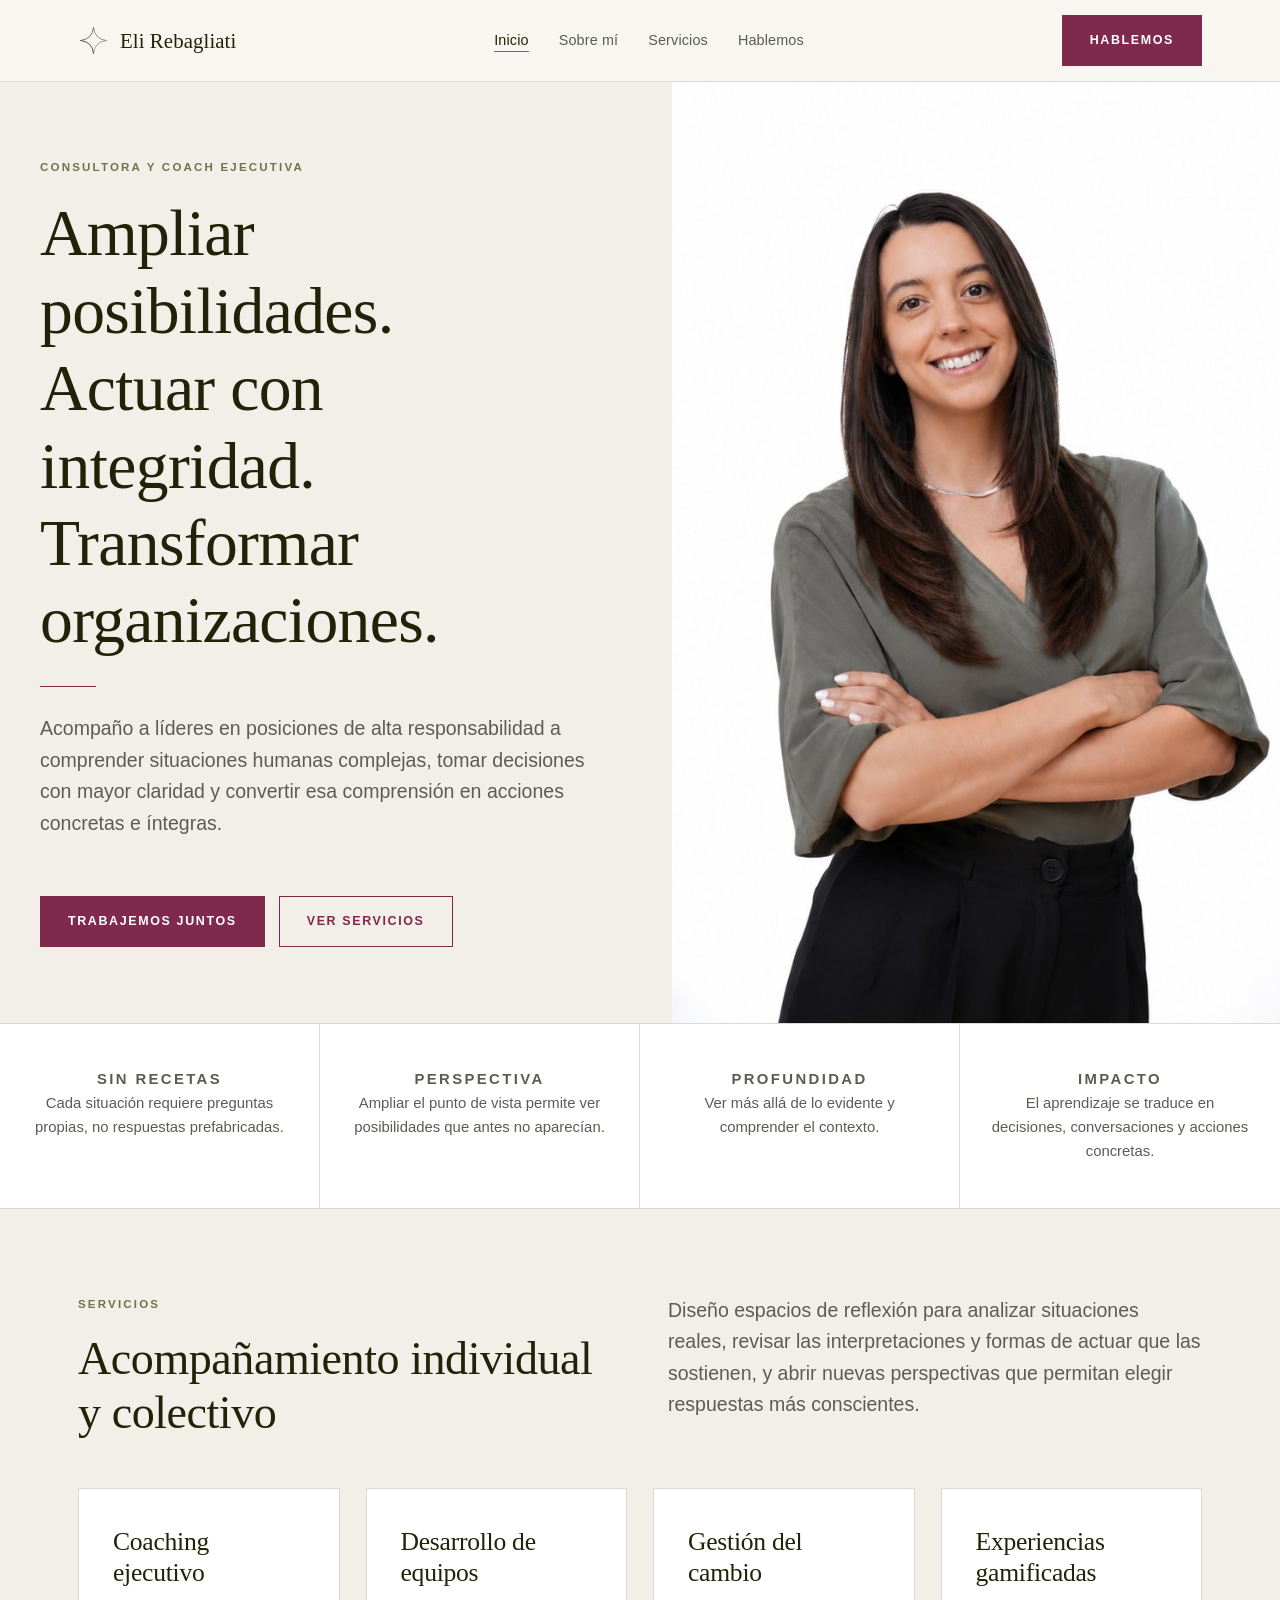
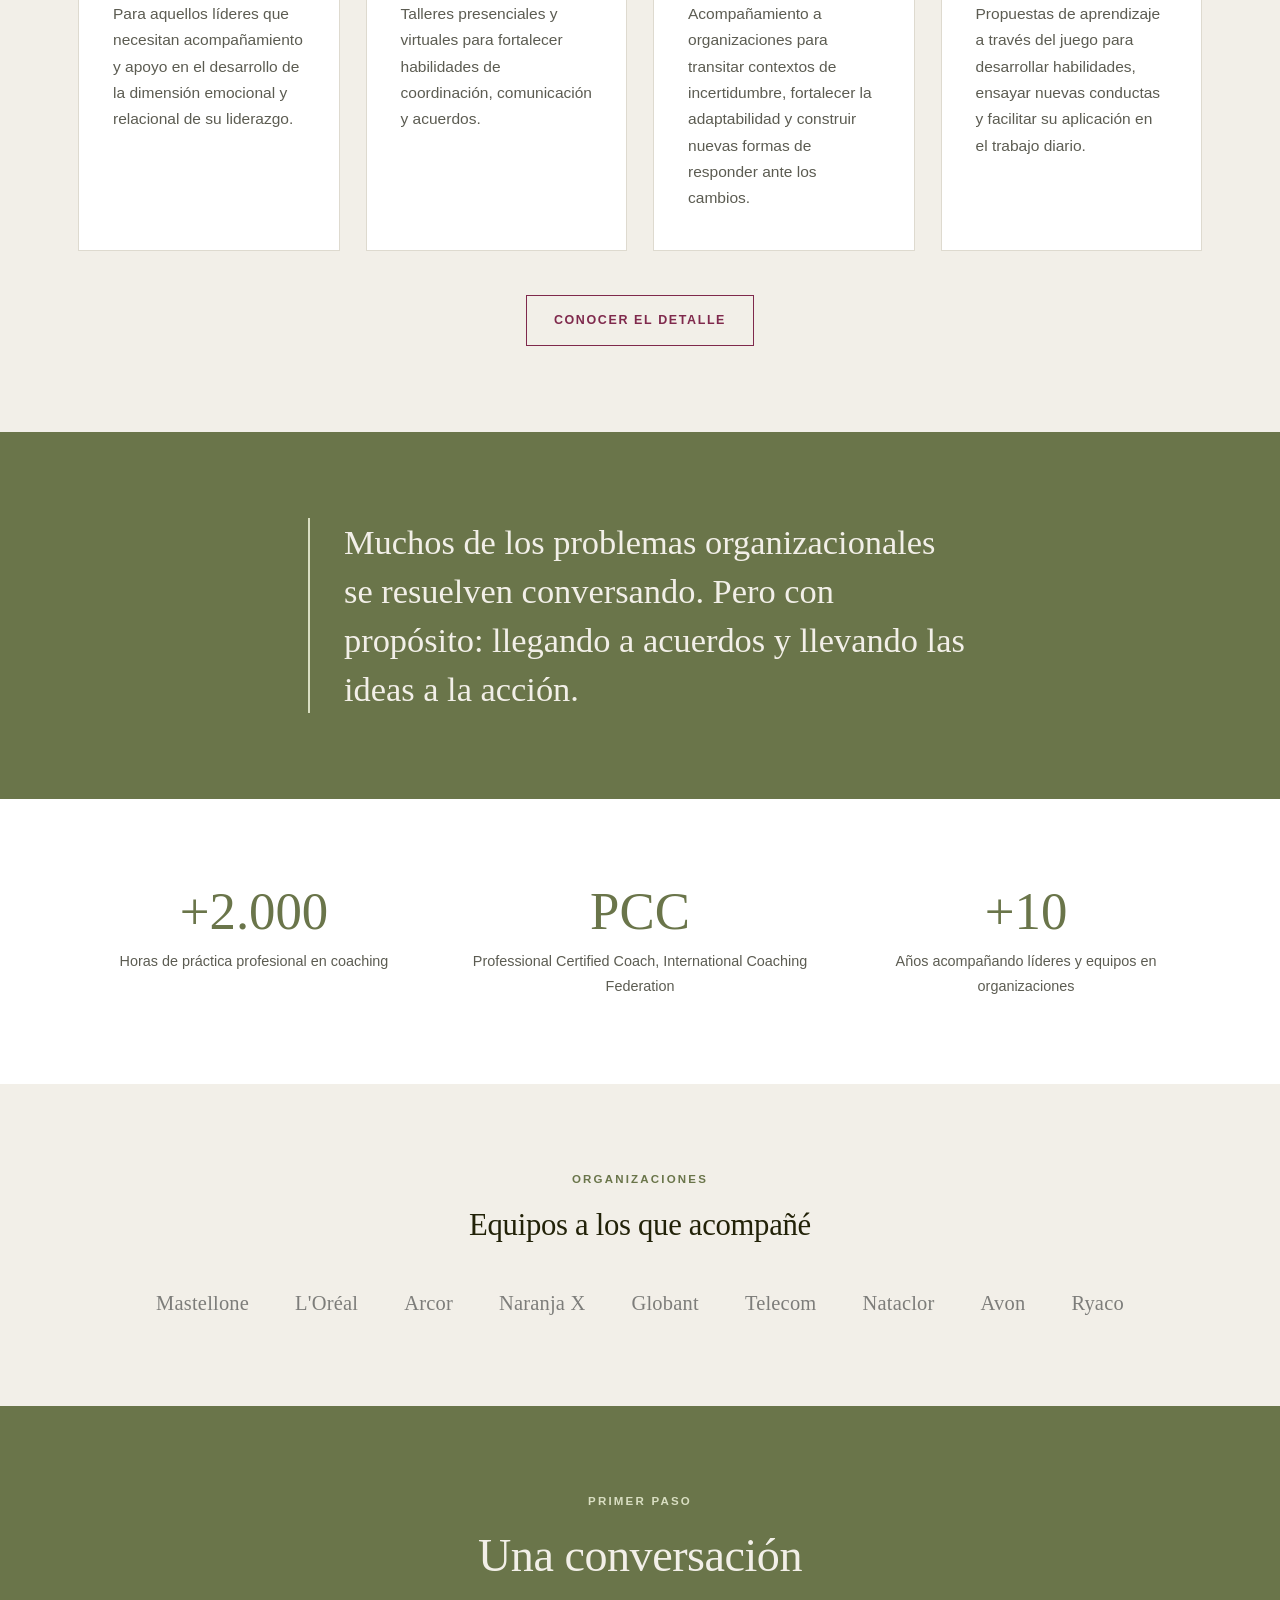
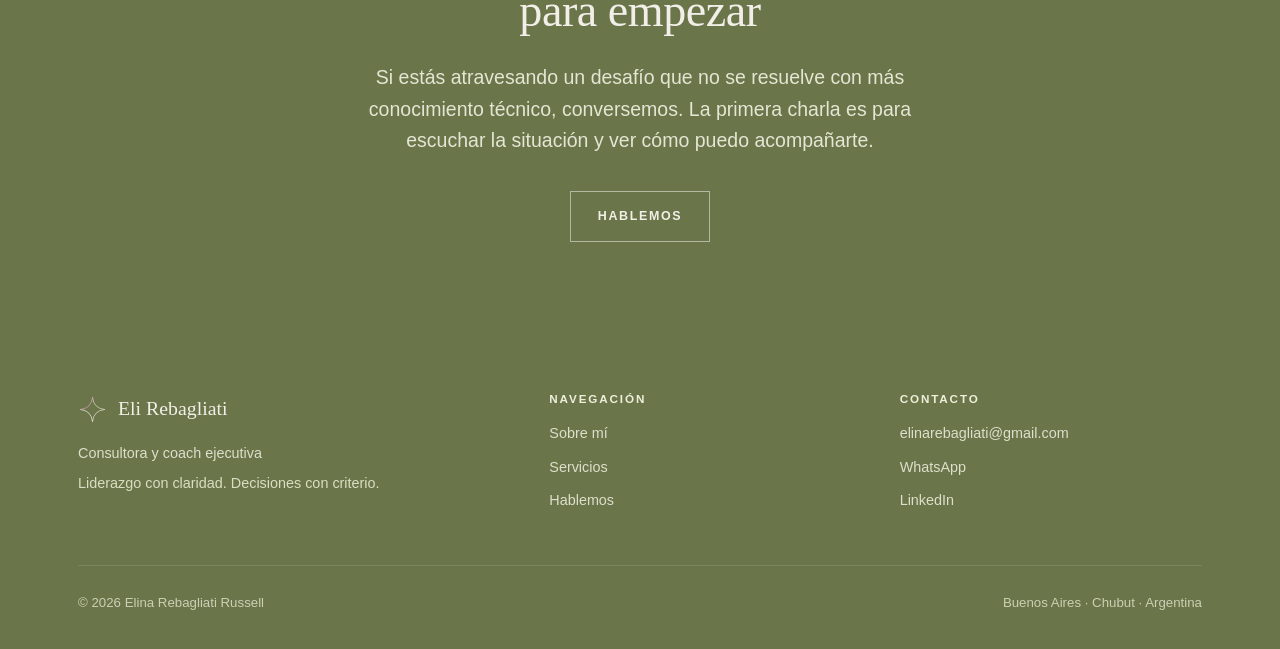
==== commit a44f5727: "Restaurar foto de Elina en la portada hasta tener la imagen definitiva Co-Authored-By: Claude Fable " ====
--- a/index.html
+++ b/index.html
@@ -57,10 +57,10 @@
         <a href="servicios.html" class="btn btn-linea">Ver servicios</a>
       </div>
     </div>
-    <div class="hero-img hero-img-vacia">
-      <!-- Cuando esté definida la imagen de portada (interior cálido, paleta clara),
-           colocarla acá y quitar la clase "hero-img-vacia" del div de arriba:
-           <img src="assets/portada.jpg" alt="" width="815" height="1100"> -->
+    <div class="hero-img">
+      <!-- Foto provisoria: cuando llegue la imagen de portada definitiva
+           (interior cálido, paleta clara), reemplazar el src de abajo. -->
+      <img src="assets/elina.jpg" alt="Elina Rebagliati, consultora y coach ejecutiva" width="815" height="1100">
     </div>
   </div>
 </section>
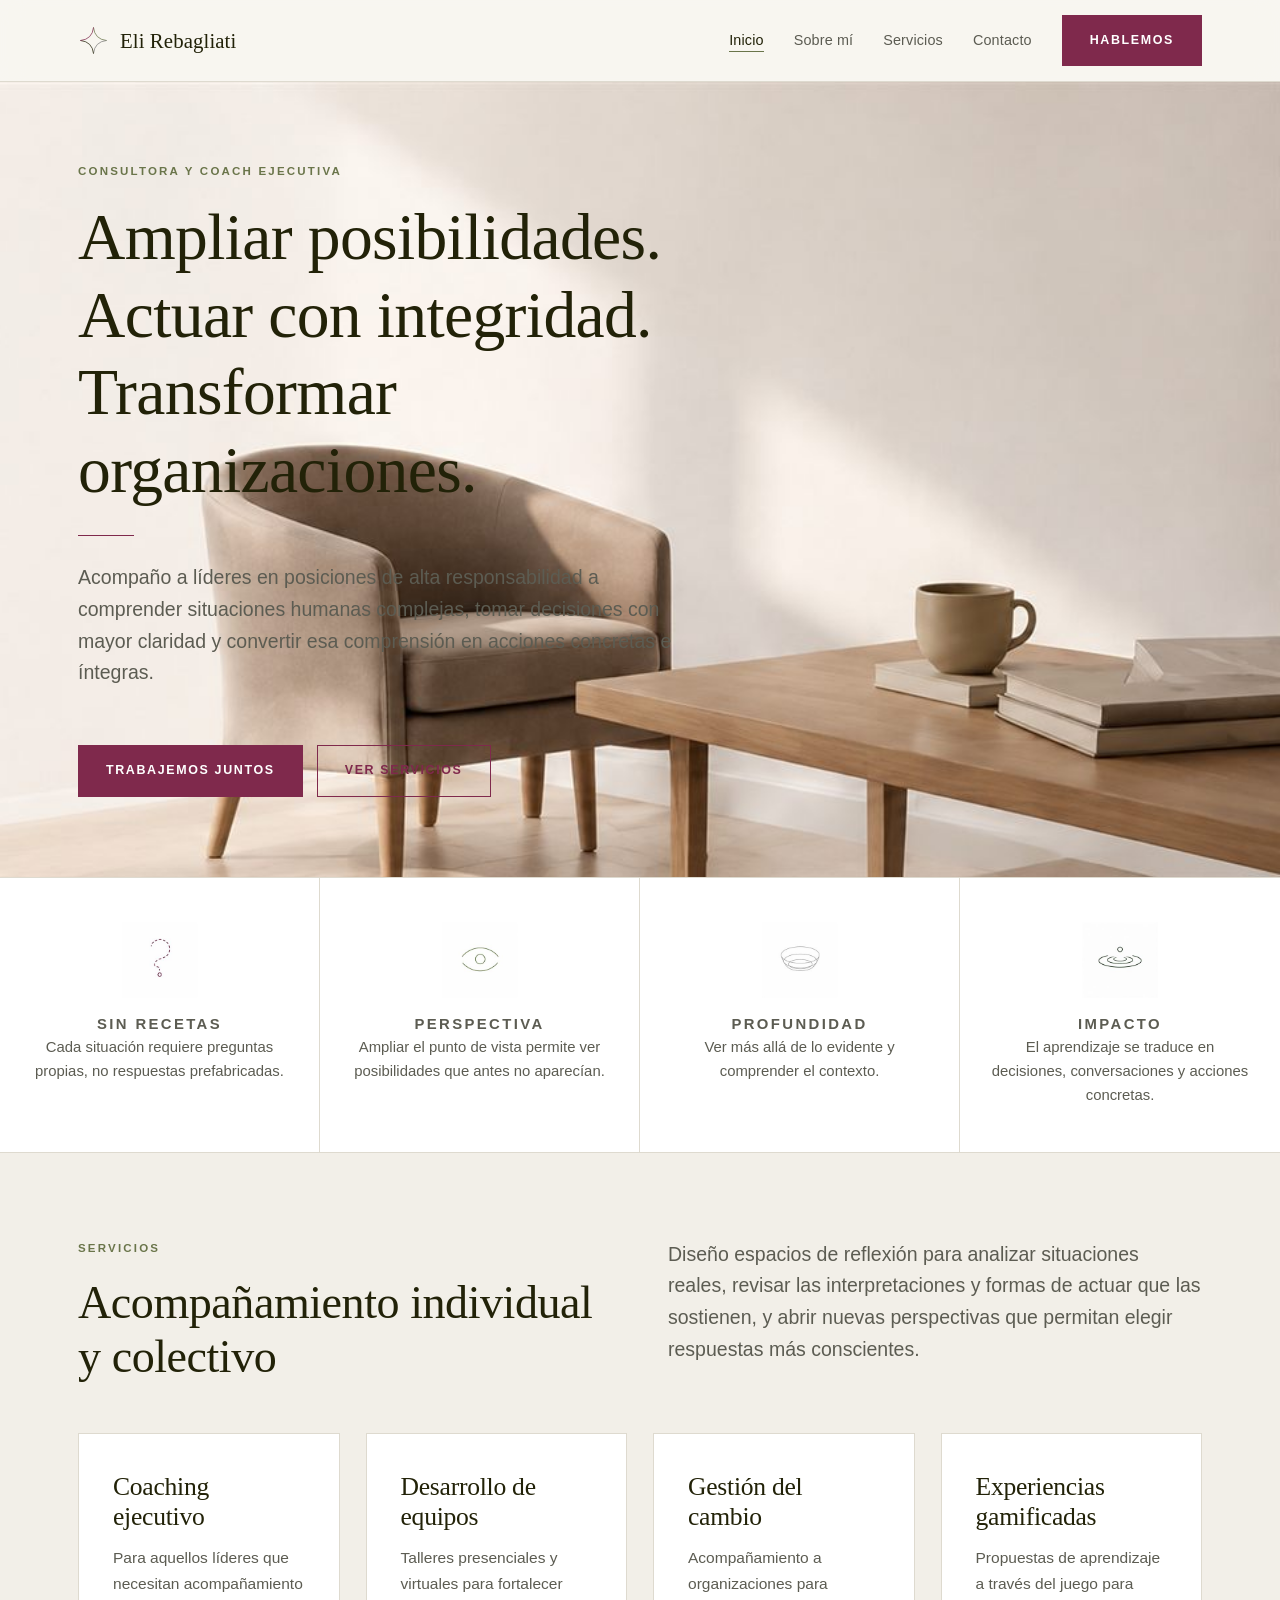
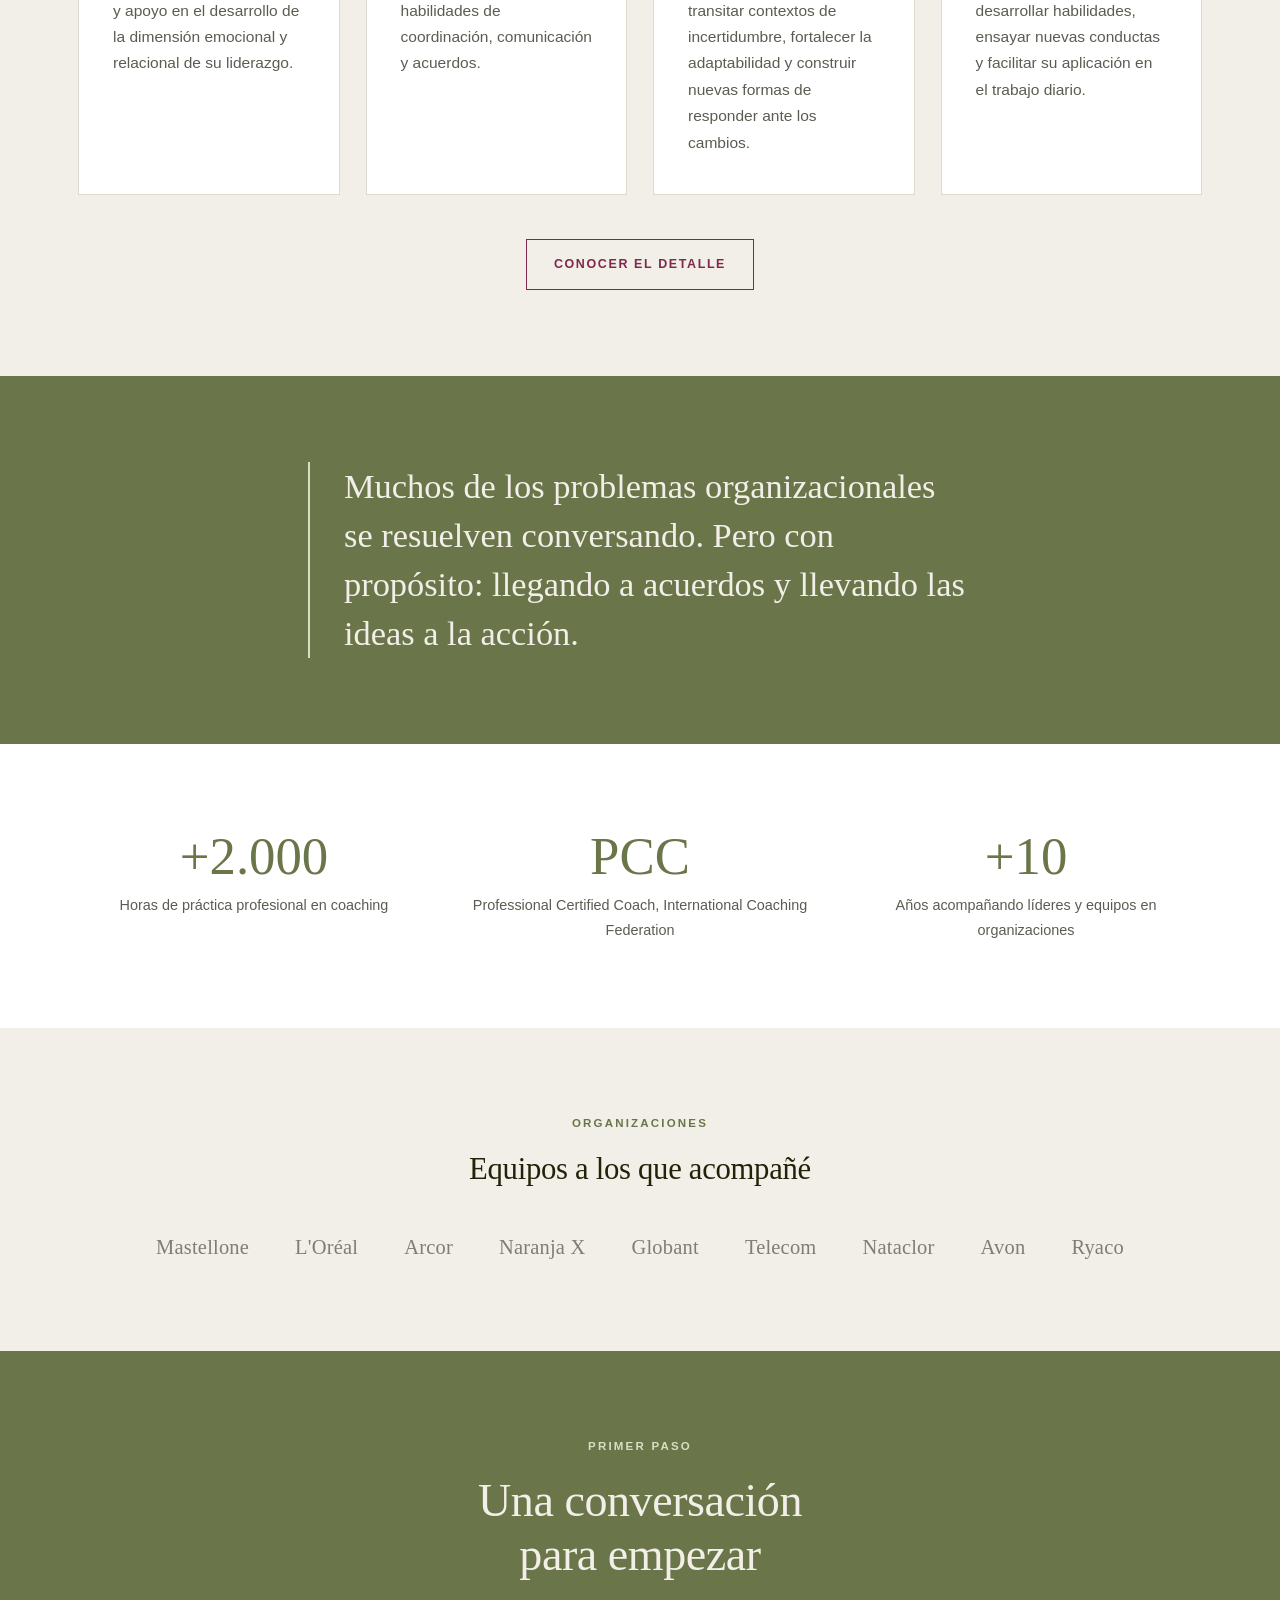
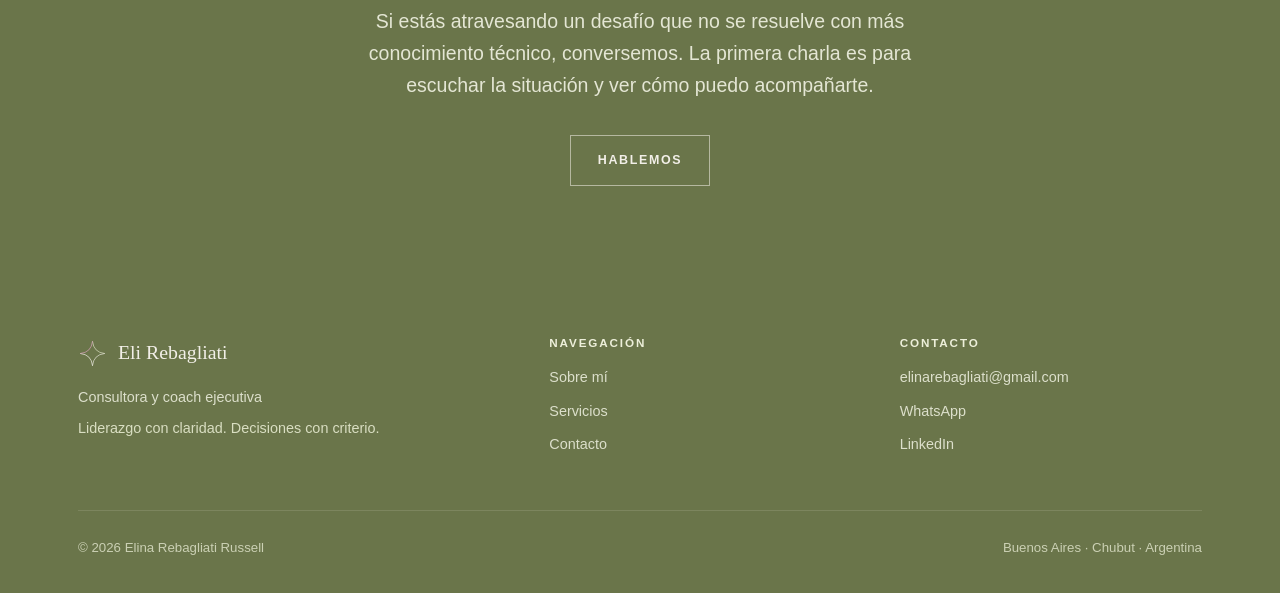
==== commit ae5b2797: "Observaciones II: portada con fondo, iconos de pilares, WhatsApp en header, Sobre mi renovado - Nav " ====
--- a/index.html
+++ b/index.html
@@ -37,17 +37,17 @@
         <li><a href="index.html" class="activo">Inicio</a></li>
         <li><a href="sobre-mi.html">Sobre mí</a></li>
         <li><a href="servicios.html">Servicios</a></li>
-        <li><a href="contacto.html">Hablemos</a></li>
+        <li><a href="contacto.html">Contacto</a></li>
       </ul>
     </nav>
-    <a href="contacto.html" class="btn">Hablemos</a>
+    <a href="https://wa.me/5491127205738?text=Hola%20Eli%2C%20te%20escribo%20desde%20tu%20web." target="_blank" rel="noopener" class="btn">Hablemos</a>
   </div>
 </header>
 
 <!-- ══ HERO ══ -->
-<section class="hero">
-  <div class="hero-grid">
-    <div class="hero-texto">
+<section class="hero hero-fondo">
+  <div class="contenedor">
+    <div class="hero-texto-fondo">
       <span class="sup">Consultora y coach ejecutiva</span>
       <h1>Ampliar posibilidades.<br>Actuar con integridad.<br>Transformar<br>organizaciones.</h1>
       <div class="regla"></div>
@@ -57,11 +57,6 @@
         <a href="servicios.html" class="btn btn-linea">Ver servicios</a>
       </div>
     </div>
-    <div class="hero-img">
-      <!-- Foto provisoria: cuando llegue la imagen de portada definitiva
-           (interior cálido, paleta clara), reemplazar el src de abajo. -->
-      <img src="assets/elina.jpg" alt="Elina Rebagliati, consultora y coach ejecutiva" width="815" height="1100">
-    </div>
   </div>
 </section>
 
@@ -69,18 +64,22 @@
 <div class="pilares">
   <div class="pilares-grid">
     <div class="pilar">
+      <img src="assets/pilar-sin-recetas.jpg" alt="" loading="lazy" width="220" height="220">
       <p class="pilar-nombre">Sin recetas</p>
       <p>Cada situación requiere preguntas propias, no respuestas prefabricadas.</p>
     </div>
     <div class="pilar">
+      <img src="assets/pilar-perspectiva.jpg" alt="" loading="lazy" width="220" height="220">
       <p class="pilar-nombre">Perspectiva</p>
       <p>Ampliar el punto de vista permite ver posibilidades que antes no aparecían.</p>
     </div>
     <div class="pilar">
+      <img src="assets/pilar-profundidad.jpg" alt="" loading="lazy" width="220" height="220">
       <p class="pilar-nombre">Profundidad</p>
       <p>Ver más allá de lo evidente y comprender el contexto.</p>
     </div>
     <div class="pilar">
+      <img src="assets/pilar-impacto.jpg" alt="" loading="lazy" width="220" height="220">
       <p class="pilar-nombre">Impacto</p>
       <p>El aprendizaje se traduce en decisiones, conversaciones y acciones concretas.</p>
     </div>
@@ -196,7 +195,7 @@
         <ul>
           <li><a href="sobre-mi.html">Sobre mí</a></li>
           <li><a href="servicios.html">Servicios</a></li>
-          <li><a href="contacto.html">Hablemos</a></li>
+          <li><a href="contacto.html">Contacto</a></li>
         </ul>
       </div>
       <div>
--- a/assets/estilo.css
+++ b/assets/estilo.css
@@ -83,8 +83,8 @@
   backdrop-filter:saturate(150%) blur(12px);
   border-bottom:1px solid var(--linea);
 }
-.barra{display:flex;align-items:center;justify-content:space-between;gap:24px;padding:15px 28px;max-width:var(--ancho);margin:0 auto}
-.marca{display:flex;align-items:center;gap:11px}
+.barra{display:flex;align-items:center;justify-content:flex-end;gap:30px;padding:15px 28px;max-width:var(--ancho);margin:0 auto}
+.marca{display:flex;align-items:center;gap:11px;margin-right:auto}
 .marca svg{width:31px;height:31px;flex:none}
 .marca-nombre{font-family:var(--serif);font-size:1.3rem;color:var(--pantano);letter-spacing:.005em}
 
@@ -117,6 +117,11 @@
 
 /* ── hero ─────────────────────────────────────────────────── */
 .hero{background:var(--marfil);padding:0;overflow:hidden}
+
+/* portada con imagen de fondo (inicio) */
+.hero-fondo{background:var(--marfil) url('portada.jpg') no-repeat 100% 50%;background-size:cover}
+.hero-texto-fondo{max-width:600px;min-height:min(78vh,640px);display:flex;flex-direction:column;justify-content:center;padding:80px 0}
+.hero-texto-fondo h1{margin-bottom:26px}
 .hero-grid{display:grid;grid-template-columns:1.05fr .95fr;align-items:stretch;min-height:min(78vh,640px)}
 .hero-texto{display:flex;flex-direction:column;justify-content:center;padding:76px 60px 76px 28px;max-width:660px;margin-left:auto}
 .hero h1{margin-bottom:26px}
@@ -133,6 +138,7 @@
 .pilar{padding:44px 30px;text-align:center;border-right:1px solid var(--linea)}
 .pilar:last-child{border-right:none}
 .pilar svg{width:36px;height:36px;margin:0 auto 17px;display:block}
+.pilar img{width:76px;height:76px;object-fit:contain;margin:0 auto 15px;display:block;mix-blend-mode:multiply}
 .pilar-nombre{
   font-family:var(--sans);font-size:.73rem;font-weight:600;letter-spacing:.16em;
   text-transform:uppercase;color:var(--pantano);margin:0 0 9px;
@@ -160,6 +166,16 @@
 .tarjeta ul{margin:16px 0 0;padding-left:19px;font-size:.93rem;color:var(--texto-suave)}
 .tarjeta li{margin-bottom:7px}
 .tarjeta-marfil{background:var(--marfil)}
+
+/* ── credenciales (3 arriba, 2 abajo, con ícono) ──────────── */
+.credenciales{display:flex;flex-wrap:wrap;justify-content:center;gap:26px}
+.credenciales .tarjeta{flex:0 1 350px;display:flex;gap:15px;align-items:flex-start;padding:30px 28px}
+.cred-icono{width:30px;height:30px;flex:none;margin-top:2px}
+
+/* ── mini datos (sobre mí) ────────────────────────────────── */
+.mini-datos{display:flex;flex-wrap:wrap;gap:14px 26px;margin-top:30px}
+.mini-dato{display:flex;align-items:center;gap:11px;font-size:.82rem;color:var(--texto-suave);line-height:1.4}
+.mini-dato svg{width:27px;height:27px;flex:none}
 
 /* ── servicio extendido ───────────────────────────────────── */
 .servicio{
@@ -265,6 +281,8 @@
   .hero-img{order:1;height:52vh;max-height:430px}
   .hero-img img{object-position:center 8%}
   .hero-img-vacia{display:none}
+  .hero-fondo{background-image:linear-gradient(rgba(242,239,232,.86),rgba(242,239,232,.86)),url('portada.jpg')}
+  .hero-texto-fondo{max-width:none;min-height:0;padding:64px 0}
   .dos,.dos-texto{grid-template-columns:1fr;gap:38px}
   .servicio{grid-template-columns:1fr;gap:18px;padding:36px 0}
   .servicio-etq{position:static;display:flex;align-items:baseline;gap:14px}
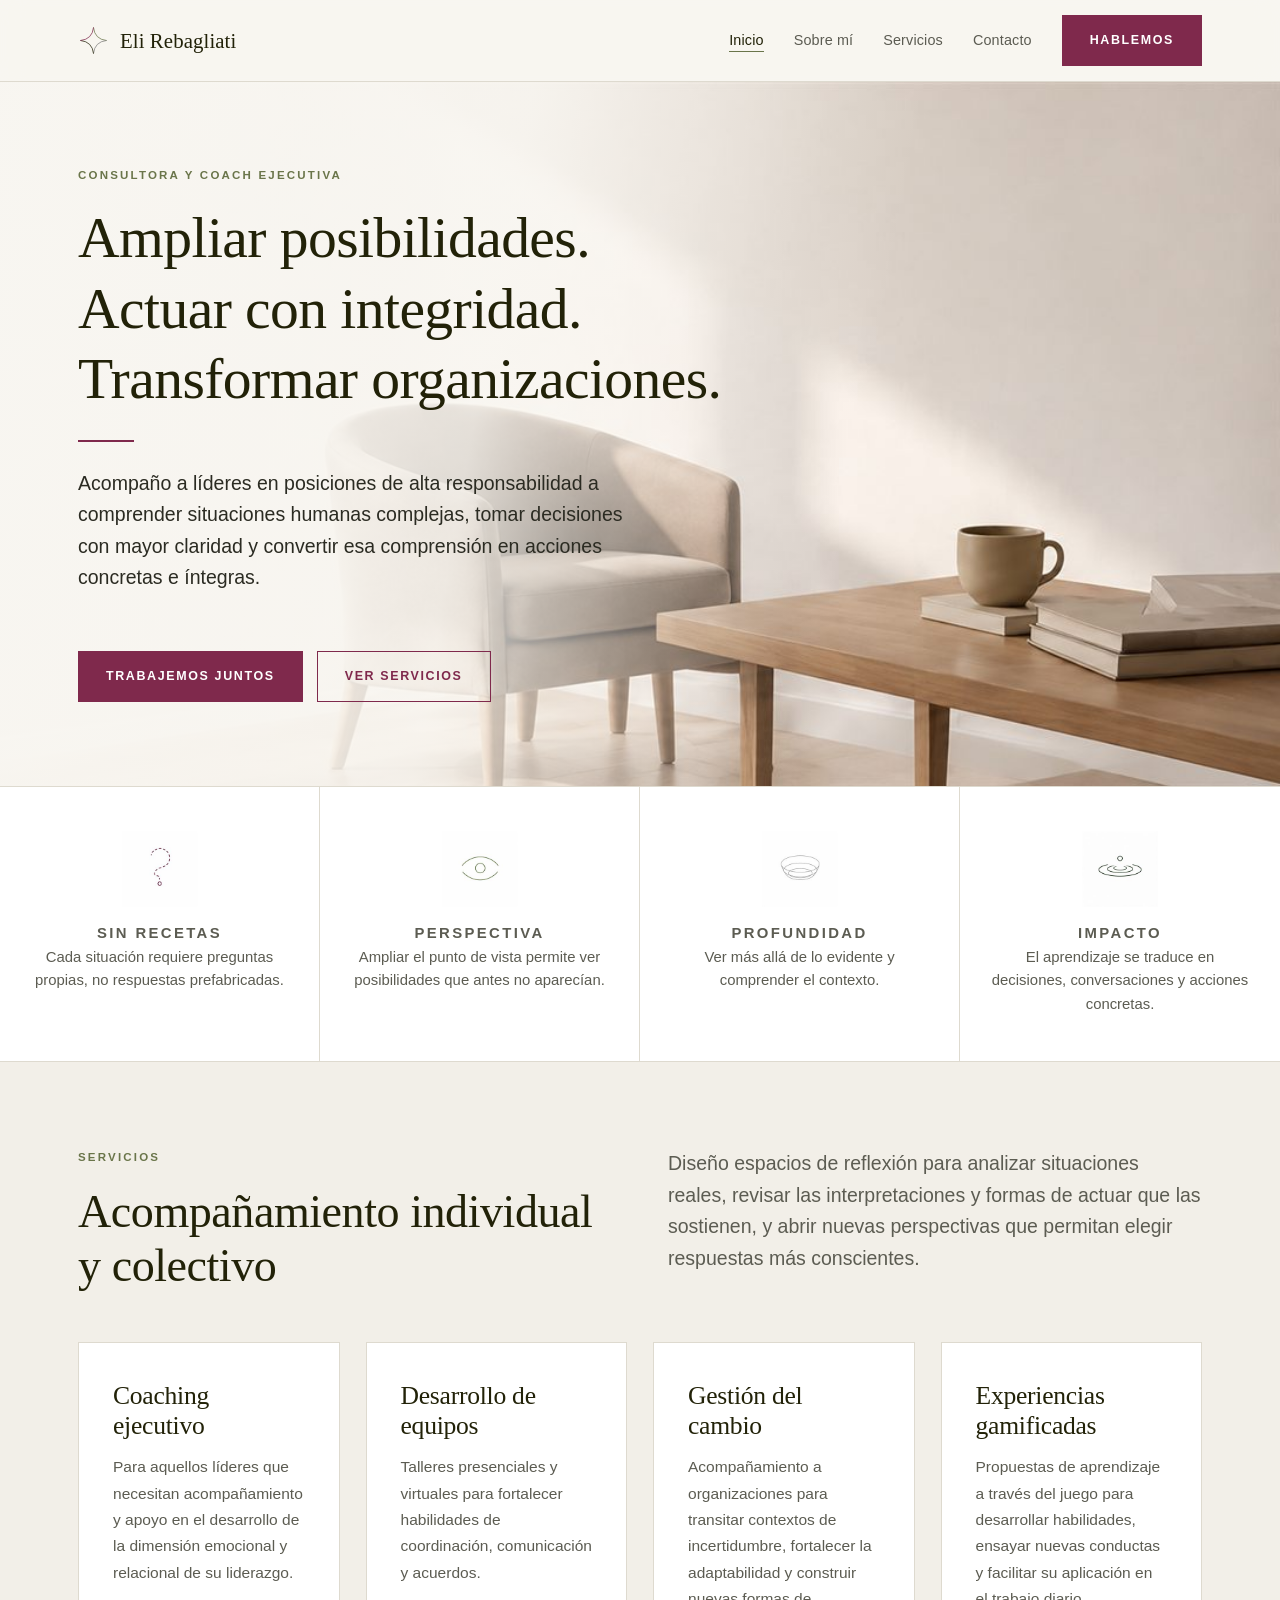
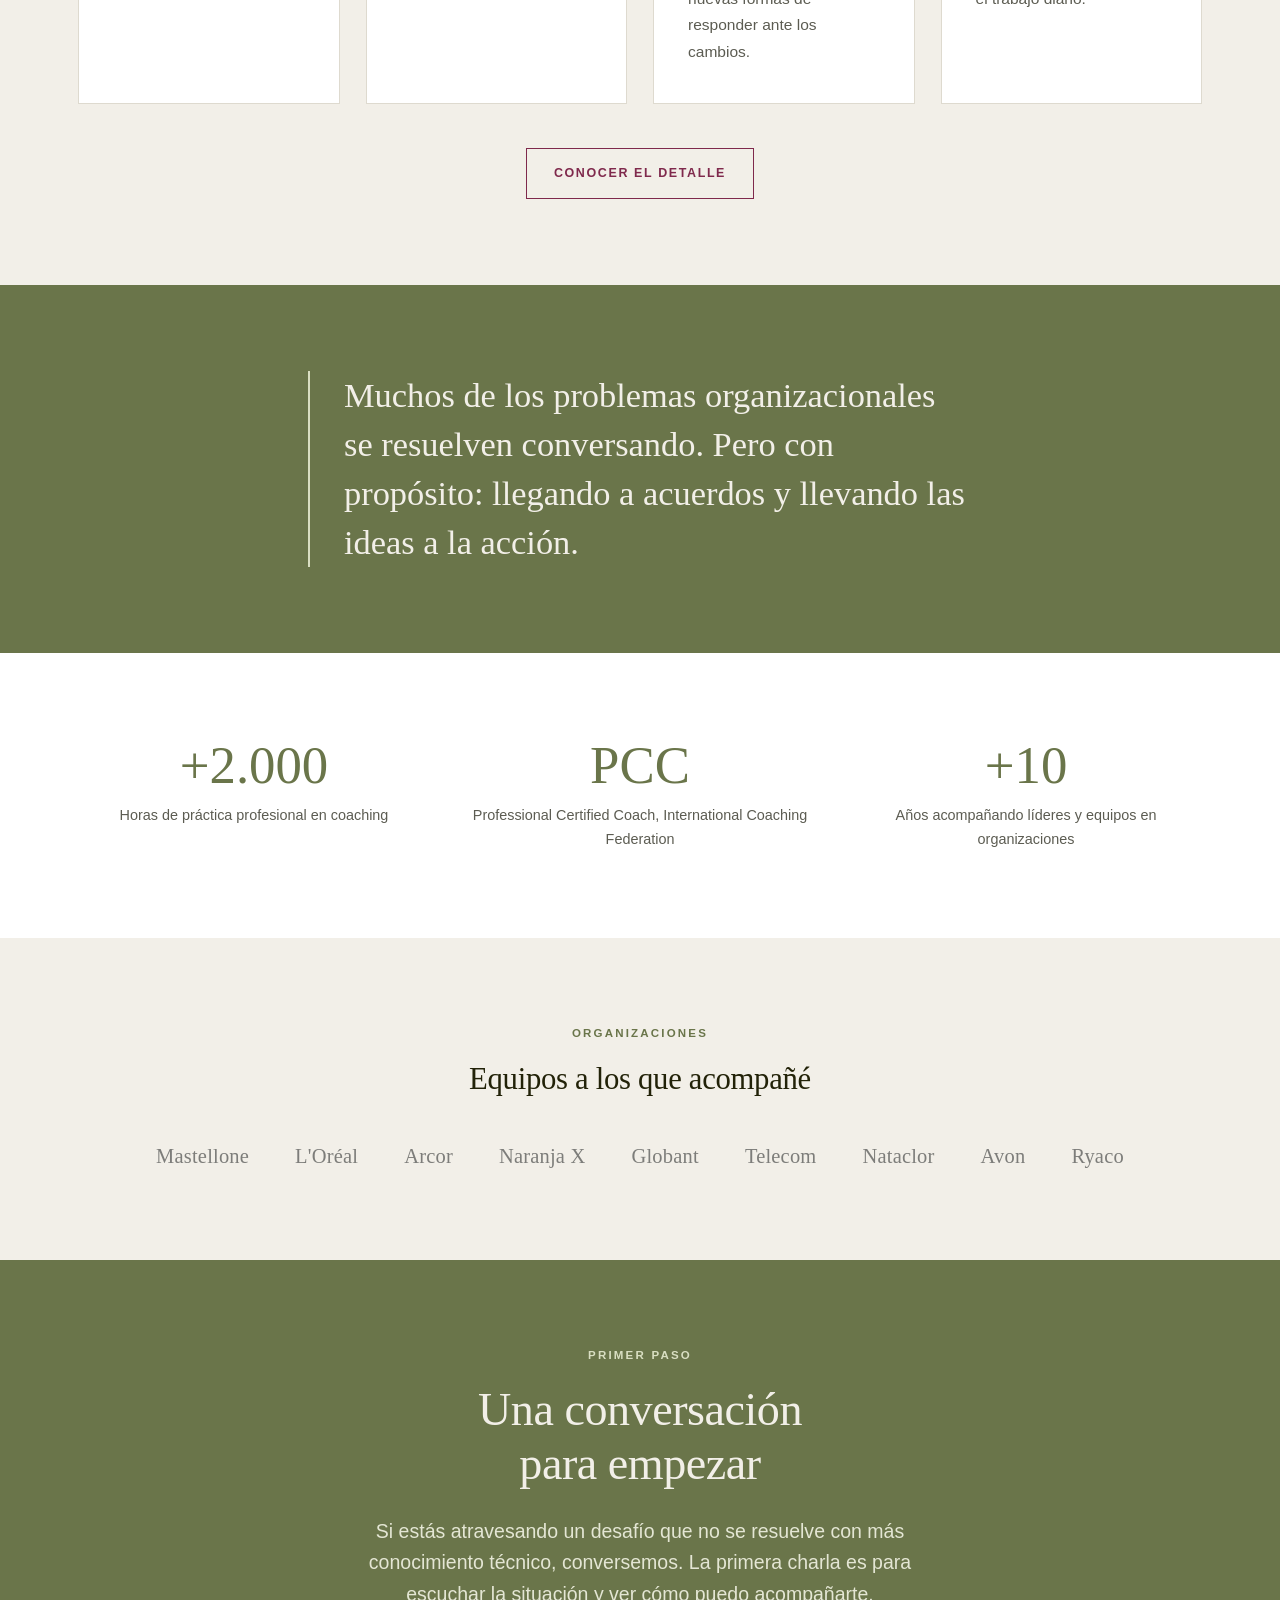
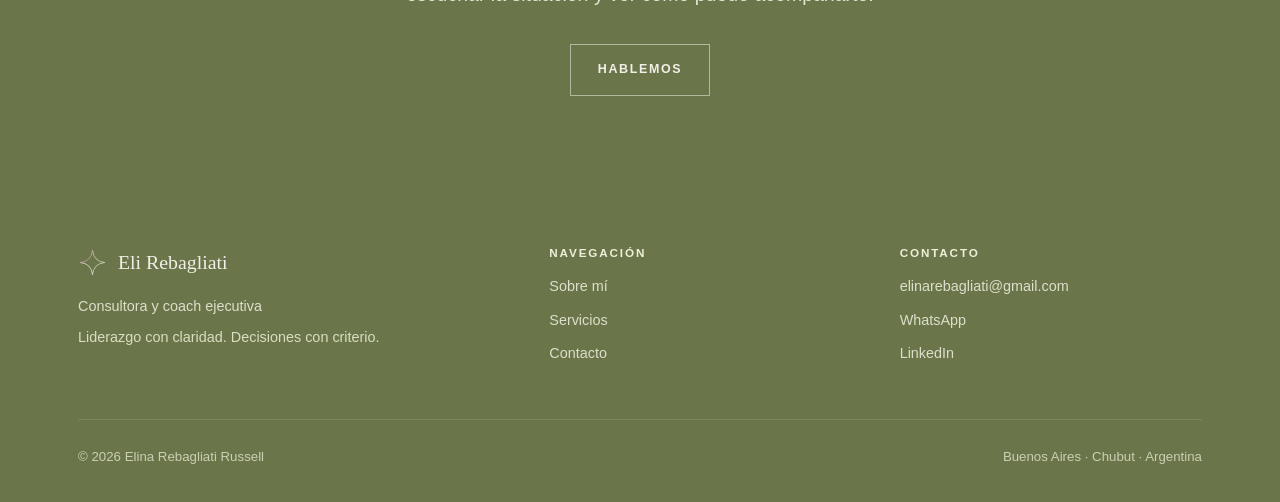
==== commit 32347ee3: "Portada: titulo en 3 lineas con mas aire, degradado marfil para legibilidad y bajada en color oscuro" ====
--- a/index.html
+++ b/index.html
@@ -49,7 +49,7 @@
   <div class="contenedor">
     <div class="hero-texto-fondo">
       <span class="sup">Consultora y coach ejecutiva</span>
-      <h1>Ampliar posibilidades.<br>Actuar con integridad.<br>Transformar<br>organizaciones.</h1>
+      <h1>Ampliar posibilidades.<br>Actuar con integridad.<br>Transformar organizaciones.</h1>
       <div class="regla"></div>
       <p class="entrada">Acompaño a líderes en posiciones de alta responsabilidad a comprender situaciones humanas complejas, tomar decisiones con mayor claridad y convertir esa comprensión en acciones concretas e íntegras.</p>
       <div class="hero-acciones">
--- a/assets/estilo.css
+++ b/assets/estilo.css
@@ -119,9 +119,15 @@
 .hero{background:var(--marfil);padding:0;overflow:hidden}
 
 /* portada con imagen de fondo (inicio) */
-.hero-fondo{background:var(--marfil) url('portada.jpg') no-repeat 100% 50%;background-size:cover}
-.hero-texto-fondo{max-width:600px;min-height:min(78vh,640px);display:flex;flex-direction:column;justify-content:center;padding:80px 0}
-.hero-texto-fondo h1{margin-bottom:26px}
+.hero-fondo{
+  background:
+    linear-gradient(100deg,rgba(248,246,241,.96) 0%,rgba(248,246,241,.86) 38%,rgba(248,246,241,0) 66%),
+    url('portada.jpg') no-repeat 100% 50% / cover,
+    var(--marfil);
+}
+.hero-texto-fondo{max-width:660px;min-height:min(78vh,640px);display:flex;flex-direction:column;justify-content:center;padding:84px 0}
+.hero-texto-fondo h1{margin-bottom:28px;font-size:clamp(2.3rem,4.6vw,3.6rem);line-height:1.22}
+.hero-texto-fondo .entrada{color:var(--texto);max-width:560px}
 .hero-grid{display:grid;grid-template-columns:1.05fr .95fr;align-items:stretch;min-height:min(78vh,640px)}
 .hero-texto{display:flex;flex-direction:column;justify-content:center;padding:76px 60px 76px 28px;max-width:660px;margin-left:auto}
 .hero h1{margin-bottom:26px}
@@ -281,7 +287,7 @@
   .hero-img{order:1;height:52vh;max-height:430px}
   .hero-img img{object-position:center 8%}
   .hero-img-vacia{display:none}
-  .hero-fondo{background-image:linear-gradient(rgba(242,239,232,.86),rgba(242,239,232,.86)),url('portada.jpg')}
+  .hero-fondo{background:linear-gradient(rgba(248,246,241,.9),rgba(248,246,241,.9)),url('portada.jpg') no-repeat 100% 50% / cover,var(--marfil)}
   .hero-texto-fondo{max-width:none;min-height:0;padding:64px 0}
   .dos,.dos-texto{grid-template-columns:1fr;gap:38px}
   .servicio{grid-template-columns:1fr;gap:18px;padding:36px 0}
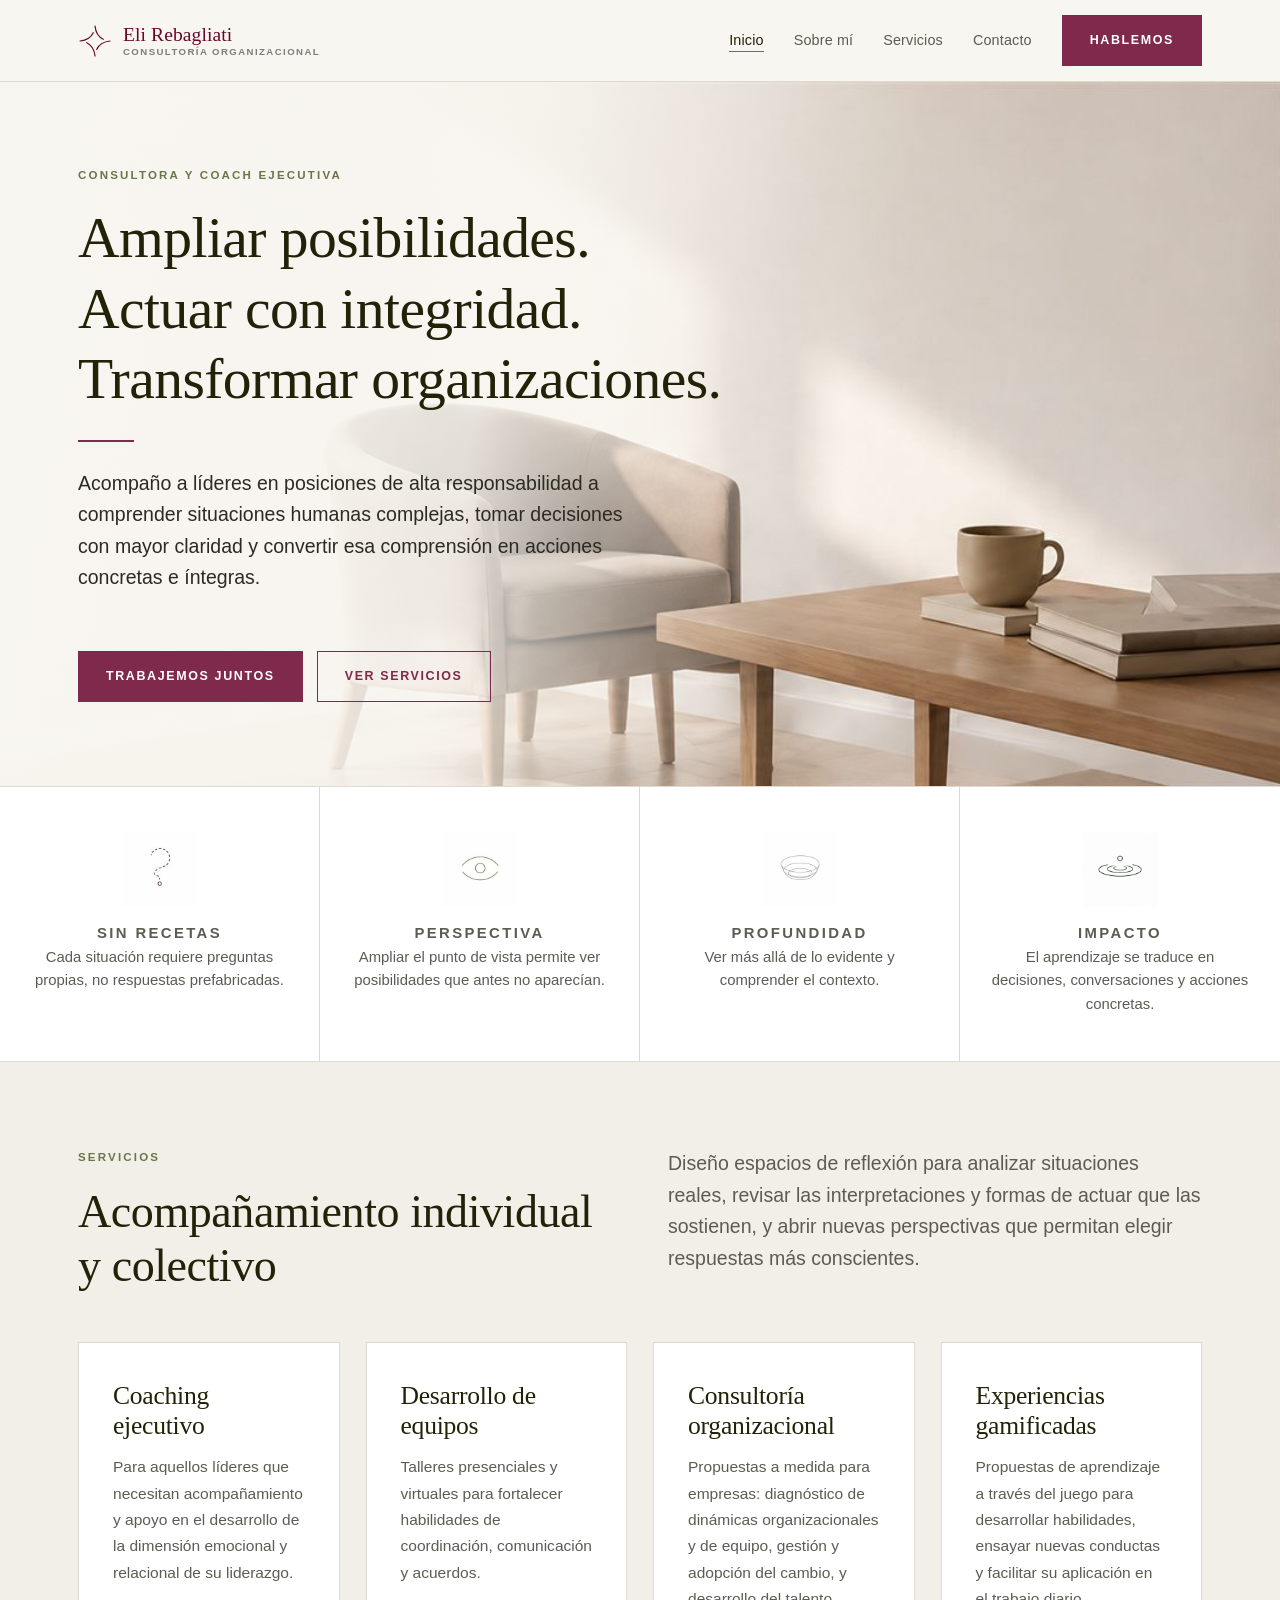
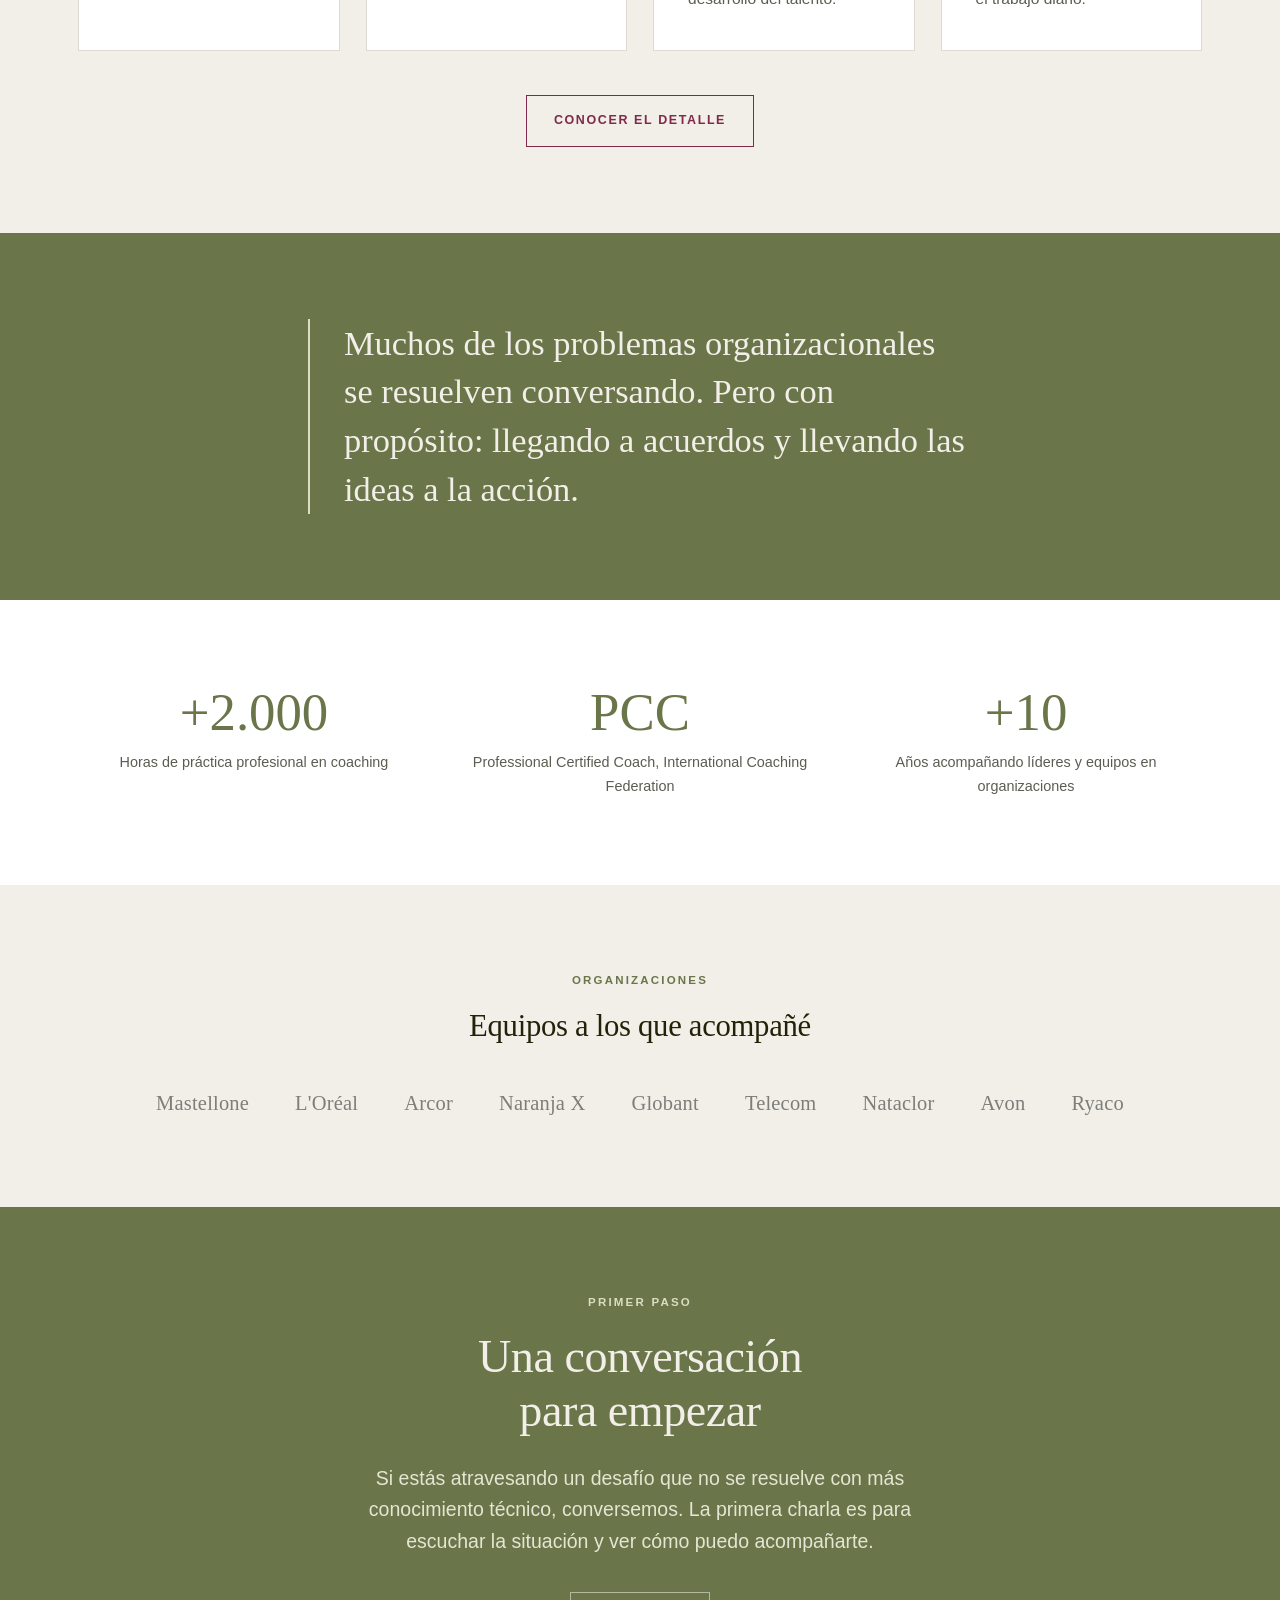
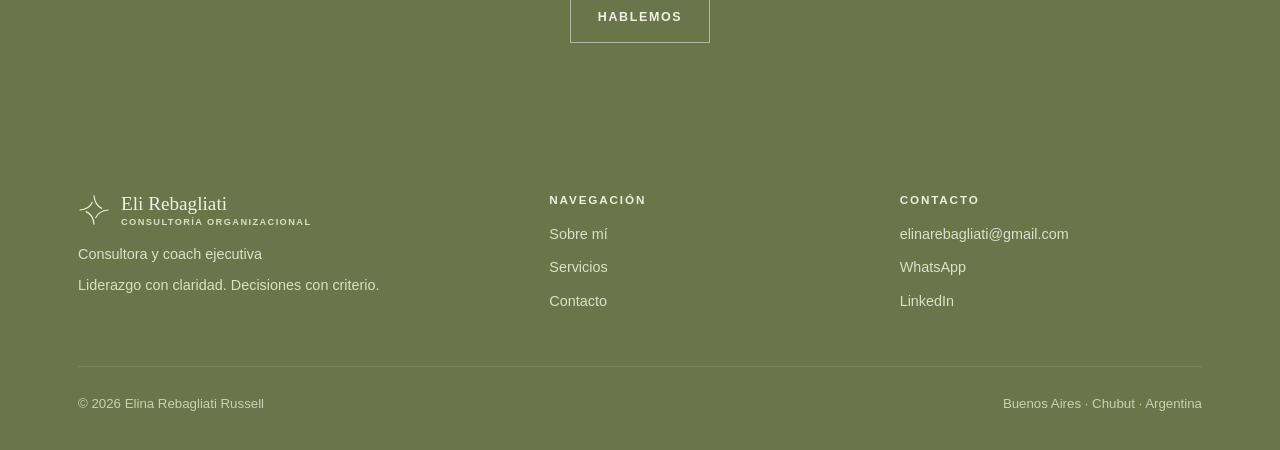
==== commit d1770114: "Observaciones III: logo nuevo, LinkedIn, servicios reescritos y credenciales - Logo: isotipo del des" ====
--- a/index.html
+++ b/index.html
@@ -21,13 +21,16 @@
 <header>
   <div class="barra">
     <a href="index.html" class="marca">
-      <svg viewBox="0 0 100 100" aria-hidden="true" fill="none" stroke-width="2.4" stroke-linecap="round">
-        <path d="M50 9 Q54 46 91 50" stroke="#6A754A"/>
-        <path d="M91 50 Q54 54 50 91" stroke="#7D7D7A"/>
-        <path d="M50 91 Q46 54 9 50" stroke="#222208"/>
-        <path d="M9 50 Q46 46 50 9" stroke="#7F294C"/>
+      <svg viewBox="0 0 100 100" aria-hidden="true" fill="none" stroke="#6A0629" stroke-width="3.6" stroke-linecap="round">
+        <path d="M50 6 Q54 46 94 50" pathLength="100" stroke-dasharray="70 100"/>
+        <path d="M6 50 Q46 46 50 6"  pathLength="100" stroke-dasharray="70 100"/>
+        <path d="M94 50 Q54 54 50 94" pathLength="100" stroke-dasharray="70 100"/>
+        <path d="M50 94 Q46 54 6 50"  pathLength="100" stroke-dasharray="70 100"/>
       </svg>
-      <span class="marca-nombre">Eli Rebagliati</span>
+      <span class="marca-txt">
+        <span class="marca-nombre">Eli Rebagliati</span>
+        <span class="marca-bajada">Consultoría Organizacional</span>
+      </span>
     </a>
     <button class="menu-btn" id="menuBtn" aria-label="Abrir menú" aria-expanded="false">
       <span></span><span></span><span></span>
@@ -108,8 +111,8 @@
         <p>Talleres presenciales y virtuales para fortalecer habilidades de coordinación, comunicación y acuerdos.</p>
       </div>
       <div class="tarjeta aparece">
-        <h3>Gestión del cambio</h3>
-        <p>Acompañamiento a organizaciones para transitar contextos de incertidumbre, fortalecer la adaptabilidad y construir nuevas formas de responder ante los cambios.</p>
+        <h3>Consultoría organizacional</h3>
+        <p>Propuestas a medida para empresas: diagnóstico de dinámicas organizacionales y de equipo, gestión y adopción del cambio, y desarrollo del talento.</p>
       </div>
       <div class="tarjeta aparece">
         <h3>Experiencias gamificadas</h3>
@@ -179,13 +182,16 @@
     <div class="pie-grid">
       <div>
         <div class="pie-marca">
-          <svg viewBox="0 0 100 100" aria-hidden="true" fill="none" stroke-width="2.4" stroke-linecap="round">
-            <path d="M50 9 Q54 46 91 50" stroke="#D9DEC2"/>
-            <path d="M91 50 Q54 54 50 91" stroke="#E6E4D8"/>
-            <path d="M50 91 Q46 54 9 50" stroke="#F2EFE8"/>
-            <path d="M9 50 Q46 46 50 9" stroke="#D8A0BC"/>
+          <svg viewBox="0 0 100 100" aria-hidden="true" fill="none" stroke="#F2EDDF" stroke-width="3.6" stroke-linecap="round">
+            <path d="M50 6 Q54 46 94 50" pathLength="100" stroke-dasharray="70 100"/>
+            <path d="M6 50 Q46 46 50 6"  pathLength="100" stroke-dasharray="70 100"/>
+            <path d="M94 50 Q54 54 50 94" pathLength="100" stroke-dasharray="70 100"/>
+            <path d="M50 94 Q46 54 6 50"  pathLength="100" stroke-dasharray="70 100"/>
           </svg>
-          <span>Eli Rebagliati</span>
+          <span class="pie-marca-txt">
+            <span class="pie-marca-nombre">Eli Rebagliati</span>
+            <span class="pie-marca-bajada">Consultoría Organizacional</span>
+          </span>
         </div>
         <p style="margin-bottom:6px">Consultora y coach ejecutiva</p>
         <p style="color:#D9DEC2">Liderazgo con claridad. Decisiones con criterio.</p>
@@ -203,7 +209,7 @@
         <ul>
           <li><a href="mailto:elinarebagliati@gmail.com">elinarebagliati@gmail.com</a></li>
           <li><a href="https://wa.me/5491127205738" target="_blank" rel="noopener">WhatsApp</a></li>
-          <li><a href="https://linkedin.com/in/elirebagliati" target="_blank" rel="noopener">LinkedIn</a></li>
+          <li><a href="https://www.linkedin.com/in/eli-rebagliati-96023375/" target="_blank" rel="noopener">LinkedIn</a></li>
         </ul>
       </div>
     </div>
--- a/assets/estilo.css
+++ b/assets/estilo.css
@@ -19,6 +19,7 @@
   --linea:#DEDACF;
   --oliva-claro:#8E9970;
   --vino-oscuro:#6A2140;
+  --vino-logo:#6A0629;
 
   --serif:'Playfair Display',Georgia,'Times New Roman',serif;
   --sans:'Inter',-apple-system,BlinkMacSystemFont,'Segoe UI',Roboto,sans-serif;
@@ -85,8 +86,10 @@
 }
 .barra{display:flex;align-items:center;justify-content:flex-end;gap:30px;padding:15px 28px;max-width:var(--ancho);margin:0 auto}
 .marca{display:flex;align-items:center;gap:11px;margin-right:auto}
-.marca svg{width:31px;height:31px;flex:none}
-.marca-nombre{font-family:var(--serif);font-size:1.3rem;color:var(--pantano);letter-spacing:.005em}
+.marca svg{width:34px;height:34px;flex:none}
+.marca-txt{display:flex;flex-direction:column;line-height:1.1}
+.marca-nombre{font-family:var(--serif);font-size:1.22rem;color:var(--vino-logo);letter-spacing:.005em}
+.marca-bajada{font-family:var(--sans);font-size:.6rem;font-weight:600;letter-spacing:.15em;text-transform:uppercase;color:var(--piedra);margin-top:2px}
 
 nav ul{display:flex;align-items:center;gap:30px;list-style:none;margin:0;padding:0}
 nav a{
@@ -255,8 +258,10 @@
 footer{background:var(--oliva);color:#DCDFCB;padding:64px 0 34px;font-size:.9rem}
 .pie-grid{display:grid;grid-template-columns:1.4fr 1fr 1fr;gap:48px;padding-bottom:44px;border-bottom:1px solid rgba(242,239,232,.13)}
 .pie-marca{display:flex;align-items:center;gap:11px;margin-bottom:15px}
-.pie-marca svg{width:29px;height:29px}
-.pie-marca span{font-family:var(--serif);font-size:1.24rem;color:var(--marfil)}
+.pie-marca svg{width:32px;height:32px;flex:none}
+.pie-marca-txt{display:flex;flex-direction:column;line-height:1.1}
+.pie-marca-nombre{font-family:var(--serif);font-size:1.2rem;color:var(--marfil)}
+.pie-marca-bajada{font-family:var(--sans);font-size:.58rem;font-weight:600;letter-spacing:.15em;text-transform:uppercase;color:#D9DEC2;margin-top:3px}
 footer h4{font-family:var(--sans);font-size:.73rem;font-weight:600;letter-spacing:.16em;text-transform:uppercase;color:#EDEFDA;margin-bottom:15px}
 footer ul{list-style:none;margin:0;padding:0}
 footer li{margin-bottom:9px}
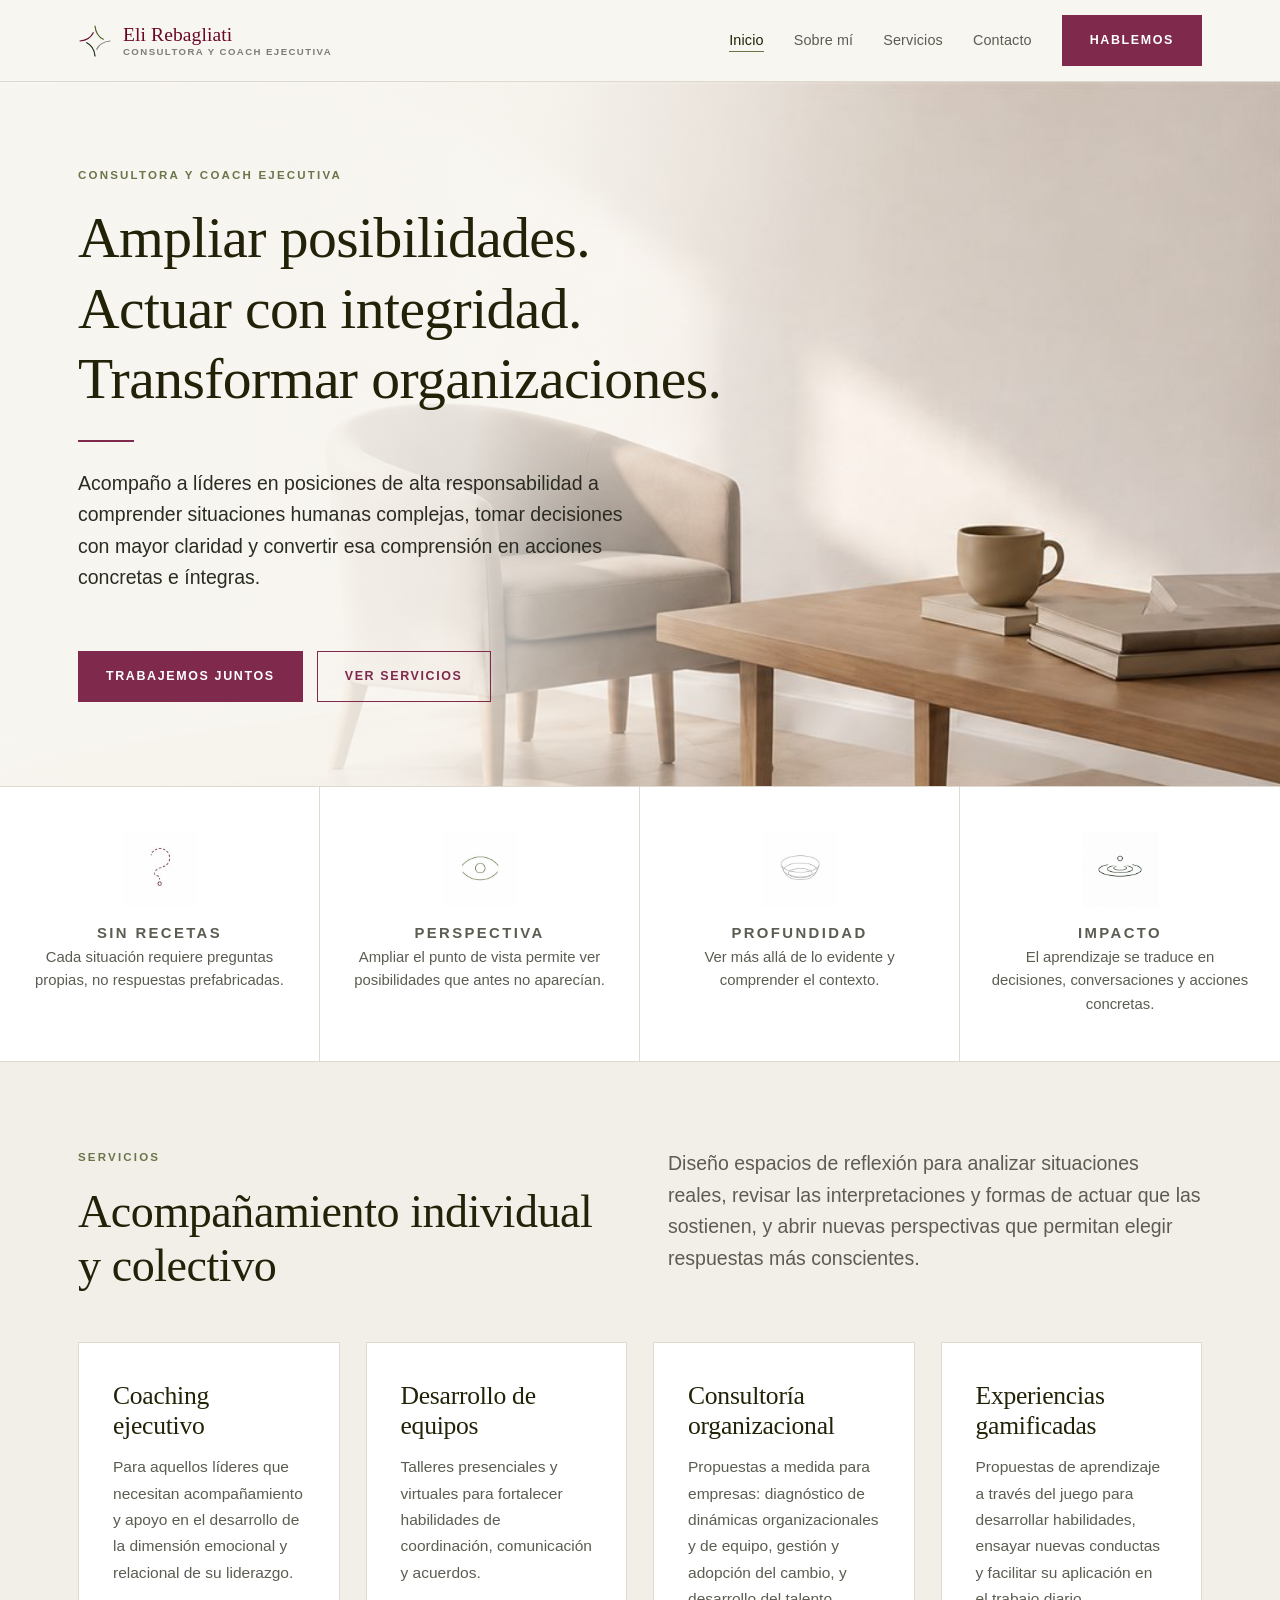
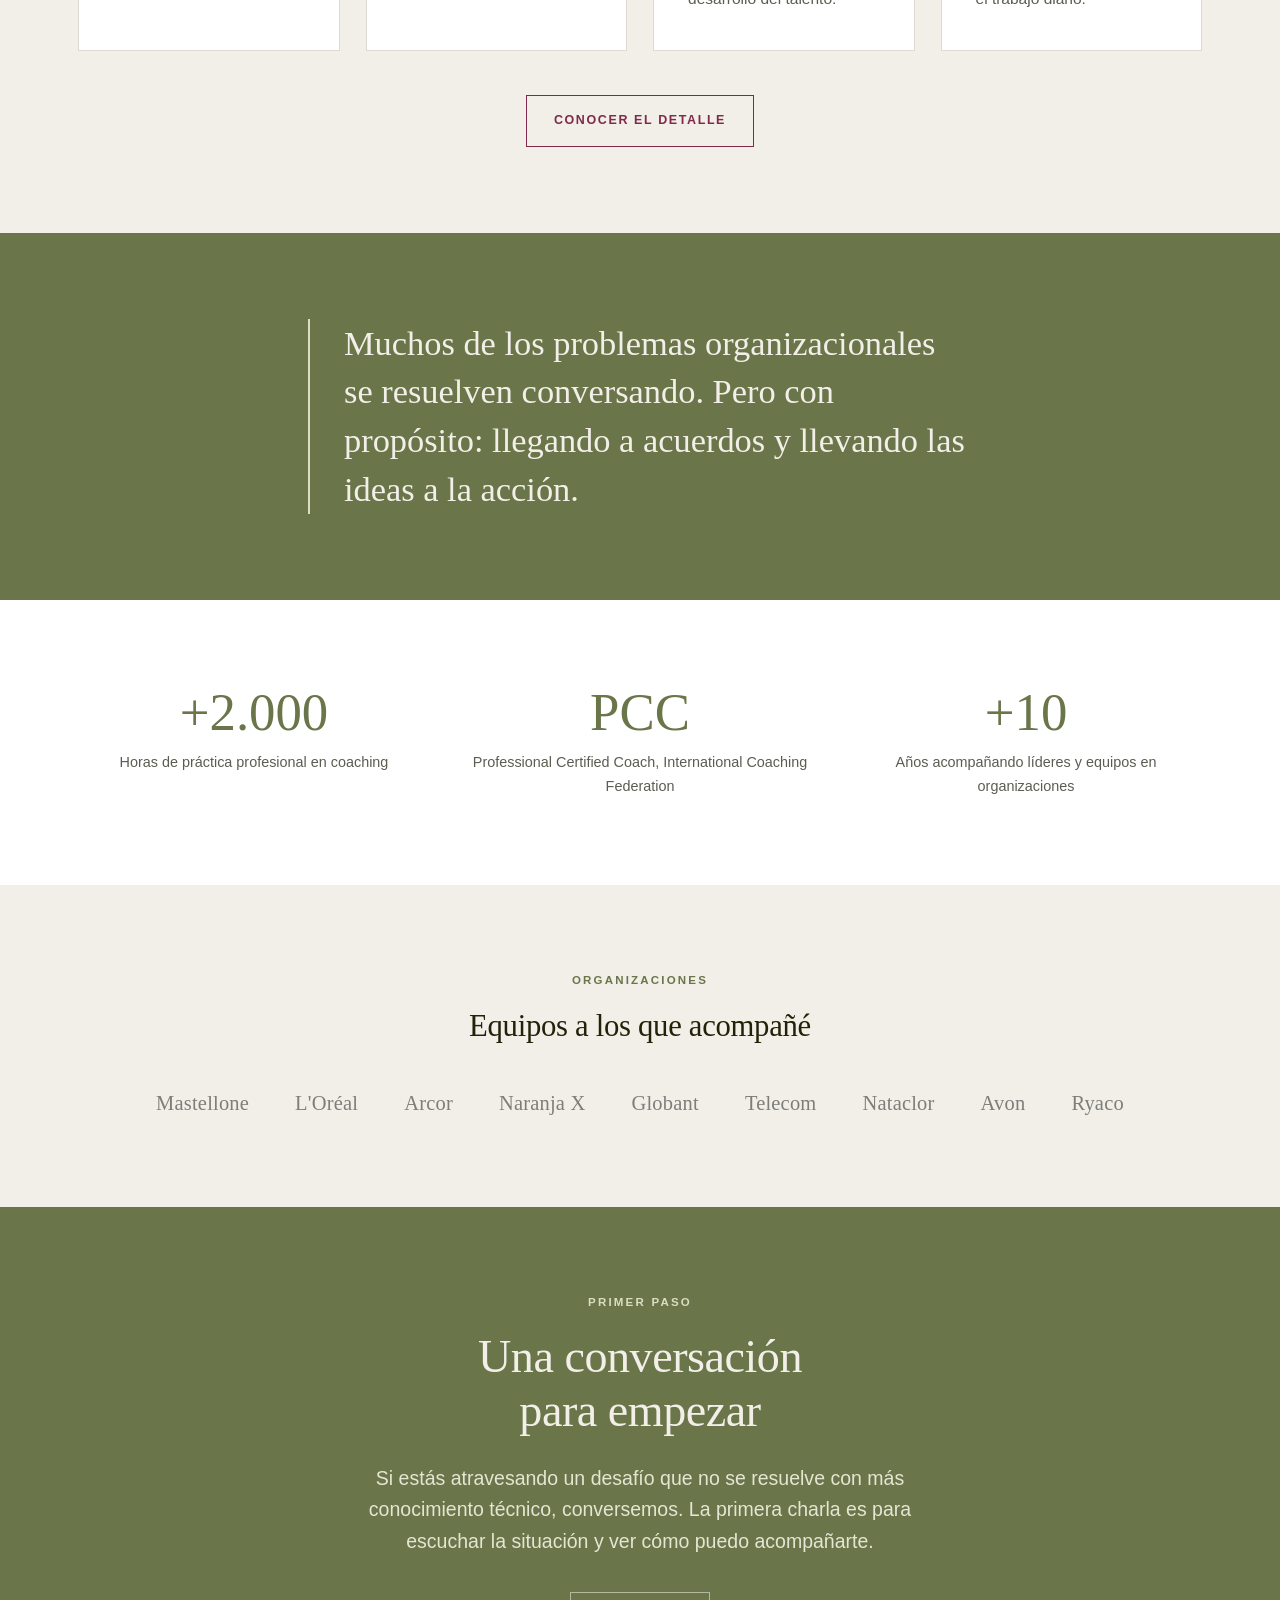
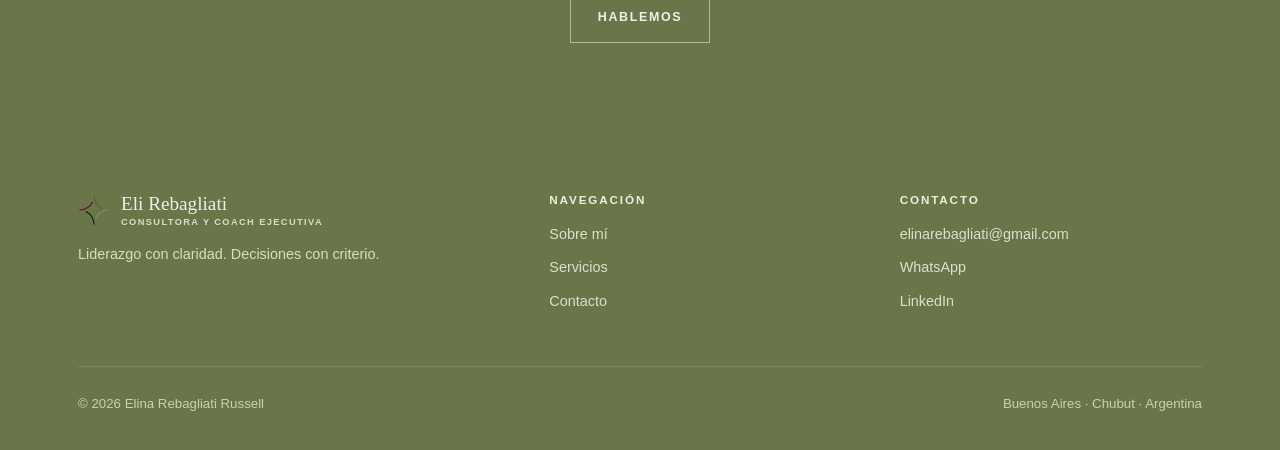
==== commit 4a2a8042: "Logo oficial multicolor, eslogan Consultora y coach ejecutiva e iconos reales de credenciales - Logo" ====
--- a/index.html
+++ b/index.html
@@ -21,15 +21,15 @@
 <header>
   <div class="barra">
     <a href="index.html" class="marca">
-      <svg viewBox="0 0 100 100" aria-hidden="true" fill="none" stroke="#6A0629" stroke-width="3.6" stroke-linecap="round">
-        <path d="M50 6 Q54 46 94 50" pathLength="100" stroke-dasharray="70 100"/>
-        <path d="M6 50 Q46 46 50 6"  pathLength="100" stroke-dasharray="70 100"/>
-        <path d="M94 50 Q54 54 50 94" pathLength="100" stroke-dasharray="70 100"/>
-        <path d="M50 94 Q46 54 6 50"  pathLength="100" stroke-dasharray="70 100"/>
+      <svg viewBox="0 0 100 100" aria-hidden="true" fill="none" stroke-width="3.6" stroke-linecap="round">
+        <path d="M50 6 Q54 46 94 50" stroke="#516629" pathLength="100" stroke-dasharray="70 100"/>
+        <path d="M6 50 Q46 46 50 6"  stroke="#620D35" pathLength="100" stroke-dasharray="70 100"/>
+        <path d="M94 50 Q54 54 50 94" stroke="#898989" pathLength="100" stroke-dasharray="70 100"/>
+        <path d="M50 94 Q46 54 6 50"  stroke="#162B15" pathLength="100" stroke-dasharray="70 100"/>
       </svg>
       <span class="marca-txt">
         <span class="marca-nombre">Eli Rebagliati</span>
-        <span class="marca-bajada">Consultoría Organizacional</span>
+        <span class="marca-bajada">Consultora y coach ejecutiva</span>
       </span>
     </a>
     <button class="menu-btn" id="menuBtn" aria-label="Abrir menú" aria-expanded="false">
@@ -182,18 +182,17 @@
     <div class="pie-grid">
       <div>
         <div class="pie-marca">
-          <svg viewBox="0 0 100 100" aria-hidden="true" fill="none" stroke="#F2EDDF" stroke-width="3.6" stroke-linecap="round">
-            <path d="M50 6 Q54 46 94 50" pathLength="100" stroke-dasharray="70 100"/>
-            <path d="M6 50 Q46 46 50 6"  pathLength="100" stroke-dasharray="70 100"/>
-            <path d="M94 50 Q54 54 50 94" pathLength="100" stroke-dasharray="70 100"/>
-            <path d="M50 94 Q46 54 6 50"  pathLength="100" stroke-dasharray="70 100"/>
+          <svg viewBox="0 0 100 100" aria-hidden="true" fill="none" stroke-width="3.6" stroke-linecap="round">
+            <path d="M50 6 Q54 46 94 50" stroke="#516629" pathLength="100" stroke-dasharray="70 100"/>
+            <path d="M6 50 Q46 46 50 6"  stroke="#620D35" pathLength="100" stroke-dasharray="70 100"/>
+            <path d="M94 50 Q54 54 50 94" stroke="#898989" pathLength="100" stroke-dasharray="70 100"/>
+            <path d="M50 94 Q46 54 6 50"  stroke="#162B15" pathLength="100" stroke-dasharray="70 100"/>
           </svg>
           <span class="pie-marca-txt">
             <span class="pie-marca-nombre">Eli Rebagliati</span>
-            <span class="pie-marca-bajada">Consultoría Organizacional</span>
+            <span class="pie-marca-bajada">Consultora y coach ejecutiva</span>
           </span>
         </div>
-        <p style="margin-bottom:6px">Consultora y coach ejecutiva</p>
         <p style="color:#D9DEC2">Liderazgo con claridad. Decisiones con criterio.</p>
       </div>
       <div>
